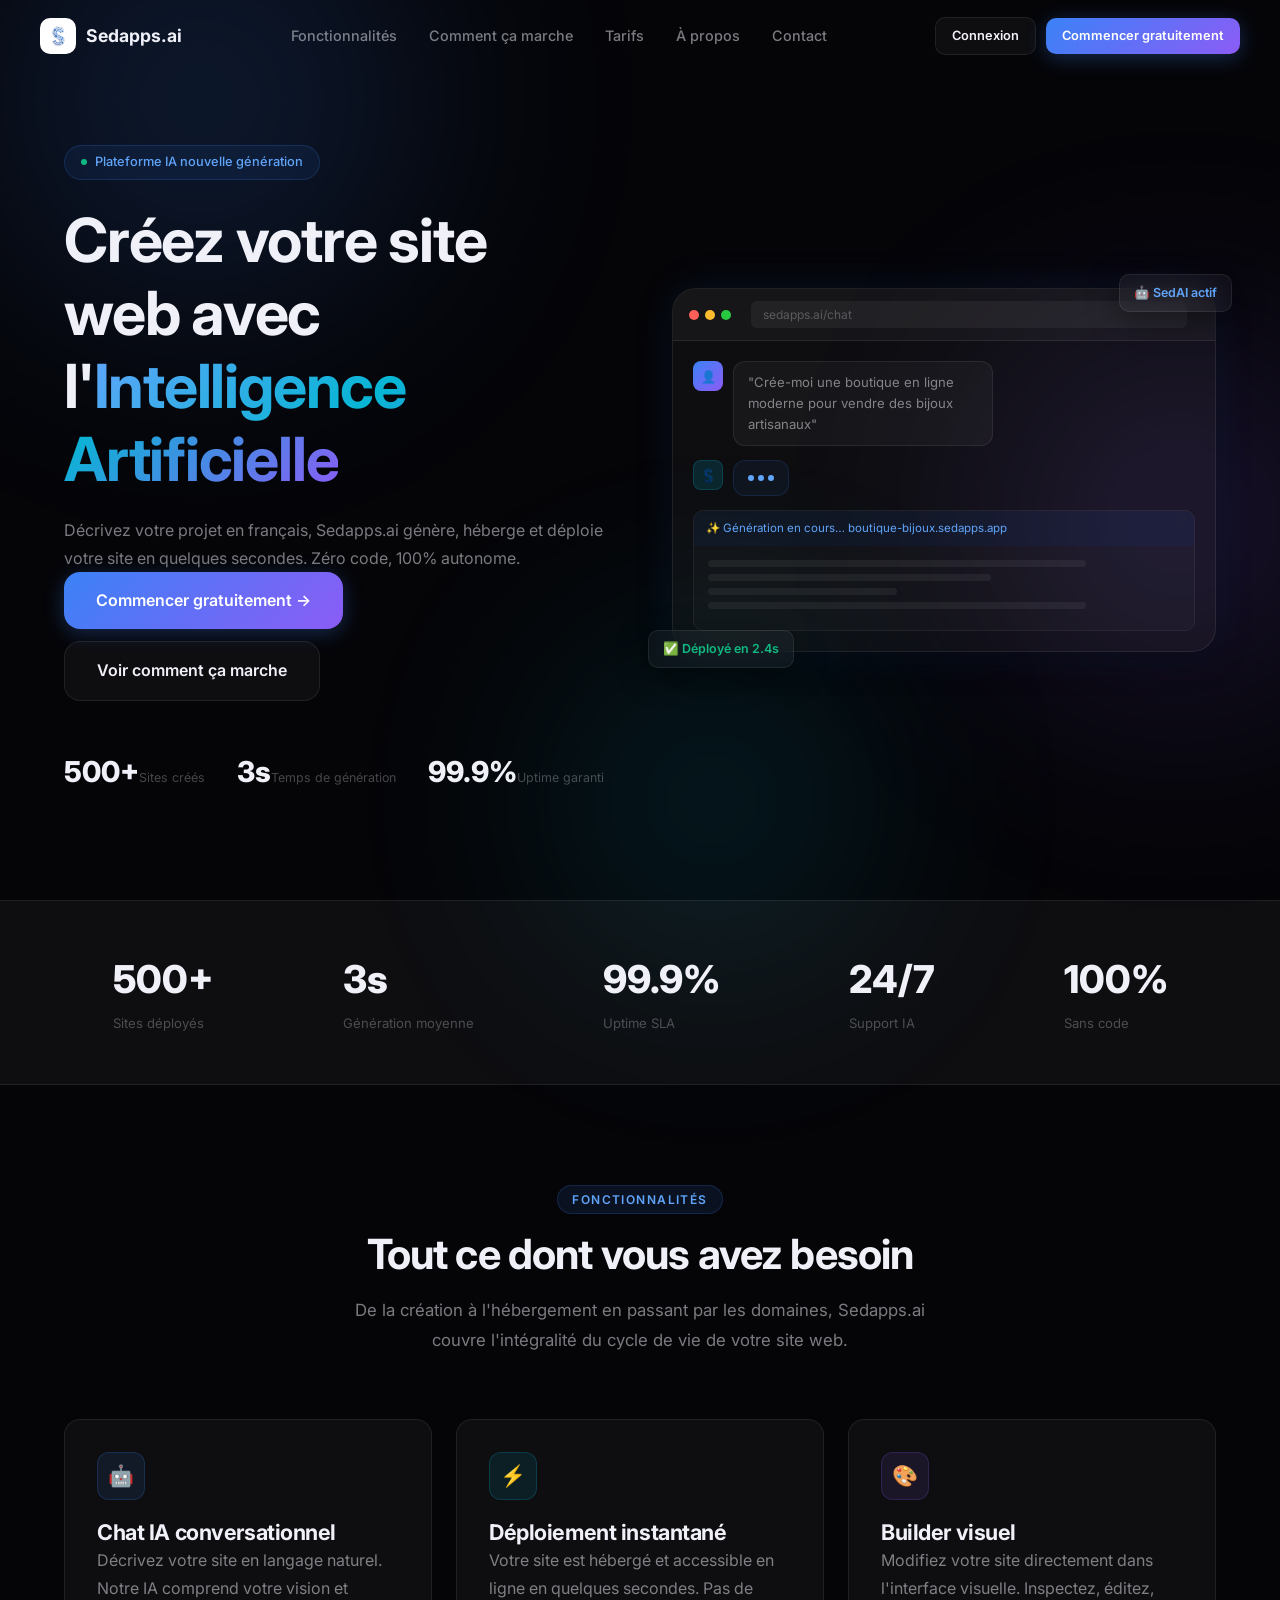
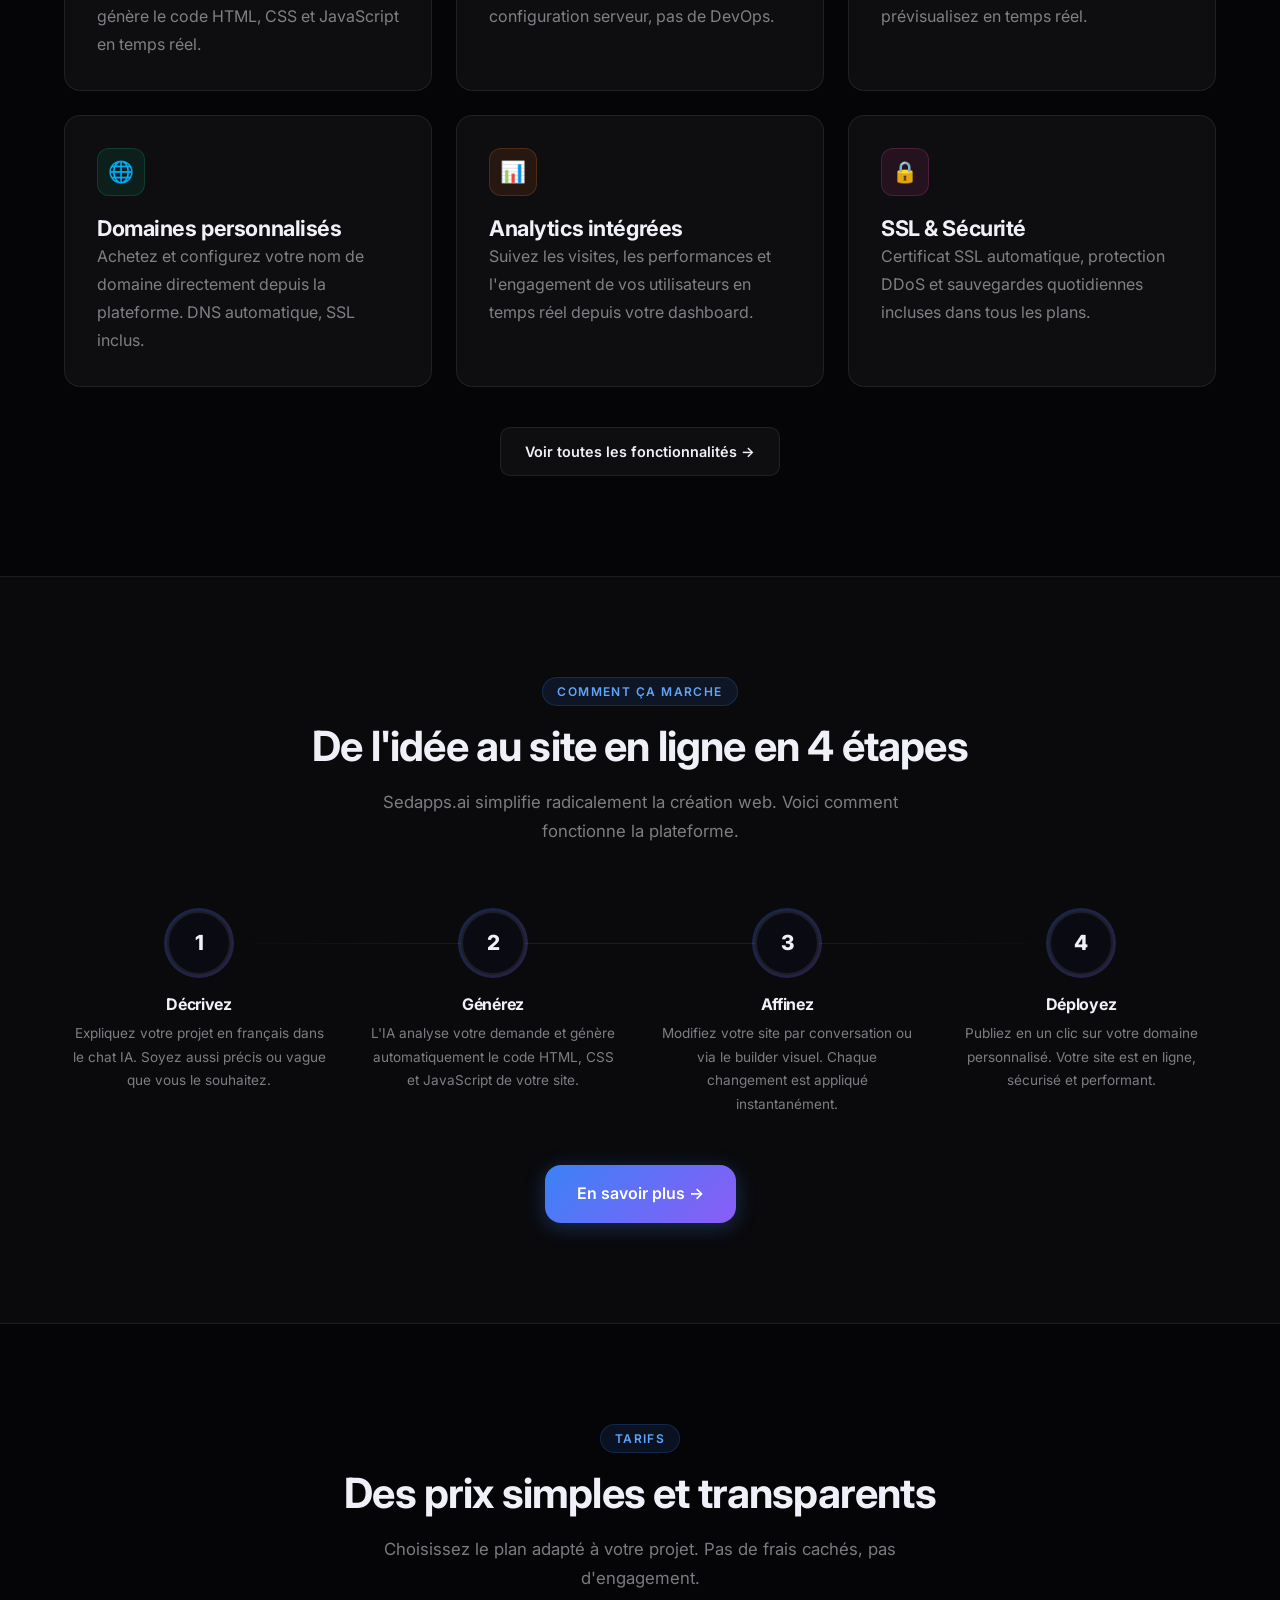
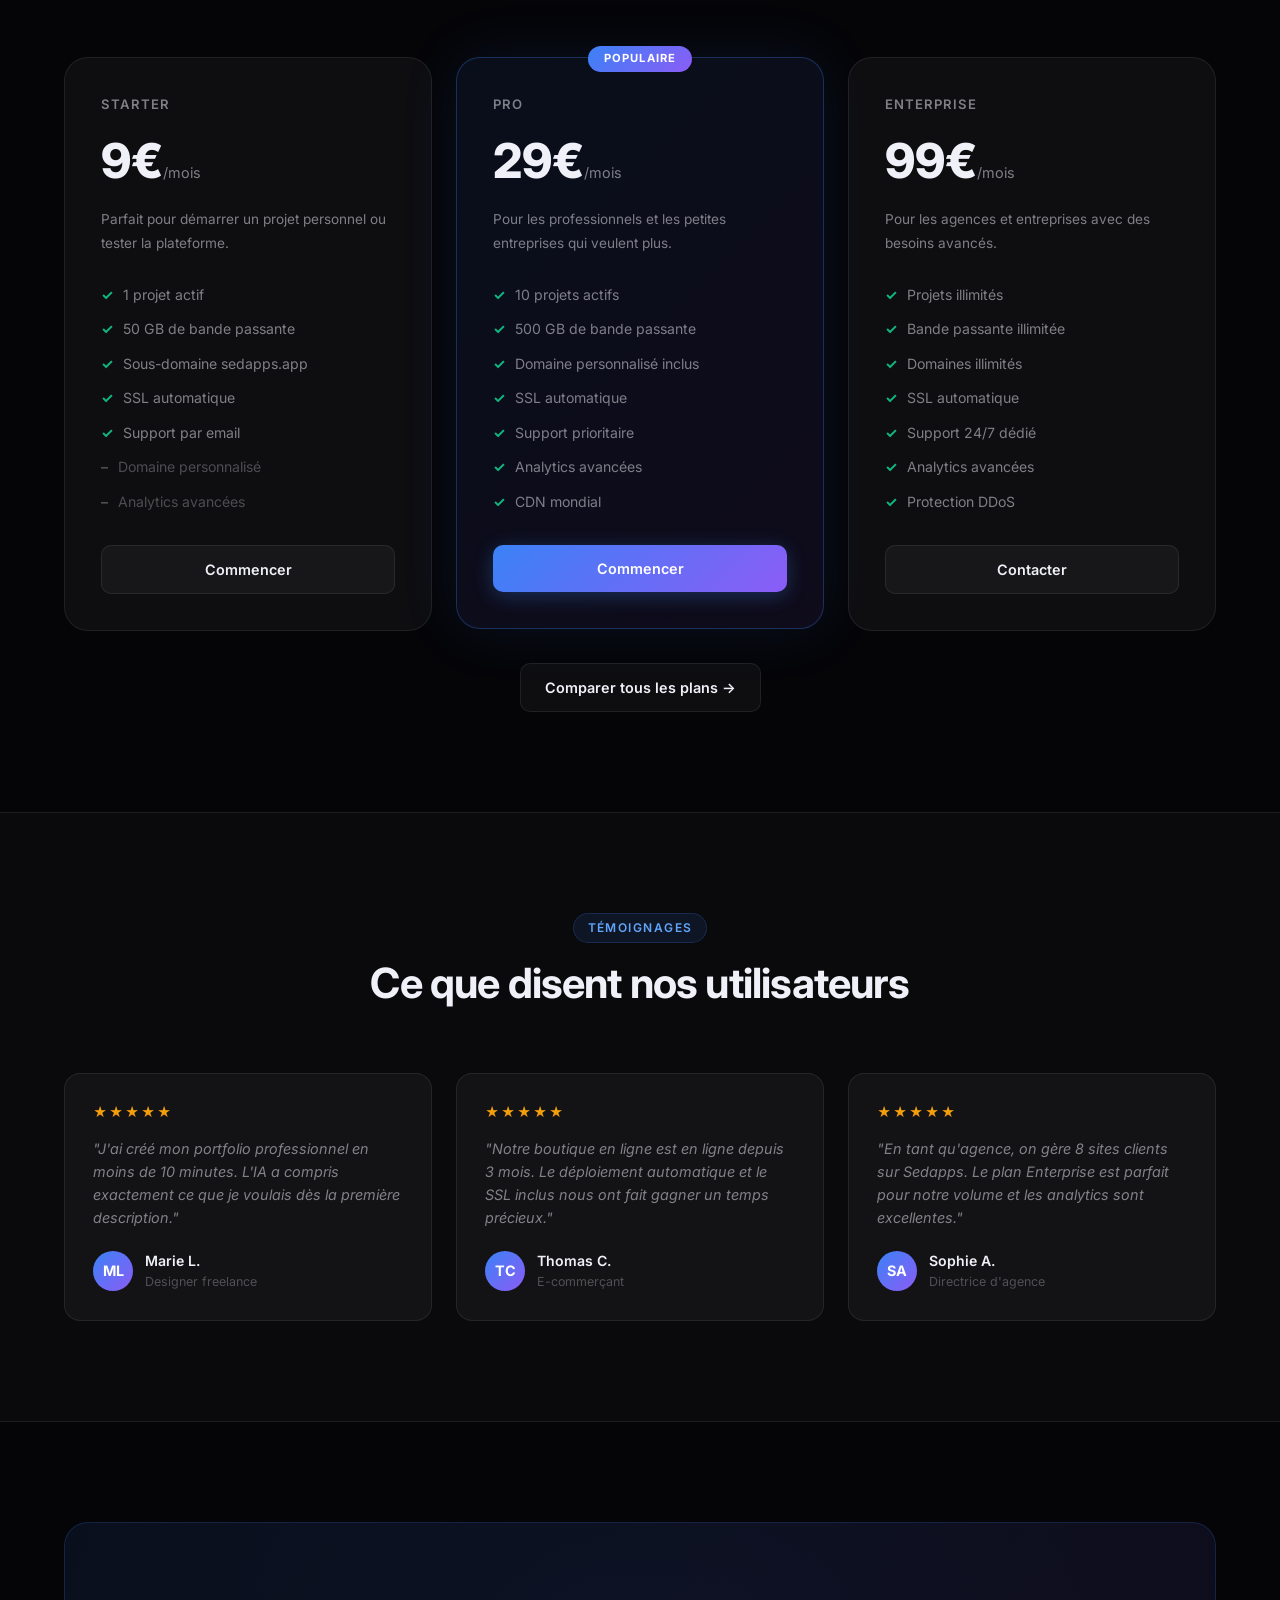
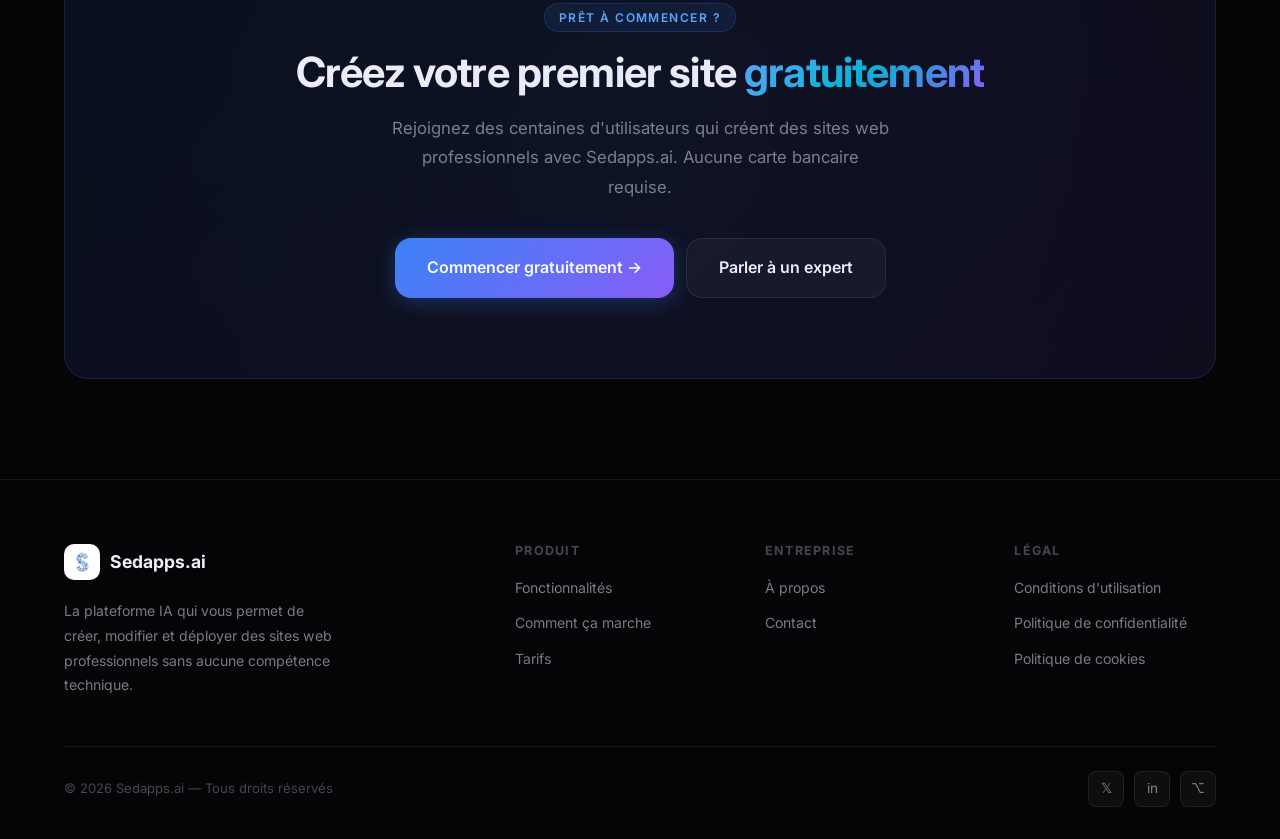
==== index.html @ 9e724670 "Add files via upload" ====
<!DOCTYPE html>
<html lang="fr">
<head>
<meta charset="UTF-8">
<meta name="viewport" content="width=device-width, initial-scale=1.0">
<title>Sedapps.ai — Créez votre site web avec l'IA</title>
<meta name="description" content="Sedapps.ai est la plateforme qui vous permet de créer, modifier et déployer des sites web professionnels grâce à l'intelligence artificielle. Sans code, en quelques secondes.">
<link rel="icon" href="logo.png" type="image/png">
<link rel="apple-touch-icon" href="logo.png">
<link rel="preconnect" href="https://fonts.googleapis.com">
<link rel="preconnect" href="https://fonts.gstatic.com" crossorigin>
<link href="https://fonts.googleapis.com/css2?family=Inter:wght@400;500;600;700;800;900&display=swap" rel="stylesheet">
<link rel="stylesheet" href="shared.css">
<style>
.hero{min-height:100vh;display:flex;align-items:center;padding:120px 0 80px;position:relative}
.hg{display:grid;grid-template-columns:1fr 1fr;gap:64px;align-items:center}
.hbadge{display:inline-flex;align-items:center;gap:8px;background:rgba(59,130,246,.08);border:1px solid rgba(59,130,246,.2);padding:6px 16px;border-radius:100px;font-size:.8rem;font-weight:500;color:var(--blue-l);margin-bottom:24px}
.hbadge .dot{width:6px;height:6px;border-radius:50%;background:var(--green);animation:pulse 2s infinite}
@keyframes pulse{0%,100%{opacity:1}50%{opacity:.4}}
.hero h1{margin-bottom:20px}
.hero>div>div>p{font-size:1.15rem;margin-bottom:36px;max-width:480px}
.hacts{display:flex;gap:12px;flex-wrap:wrap}
.hstats{display:flex;gap:32px;margin-top:48px;flex-wrap:wrap}
.hstat .num{font-size:1.8rem;font-weight:800;color:var(--text)}
.hstat .lbl{font-size:.78rem;color:var(--faint)}
.mockup{background:var(--surface);border:1px solid var(--border);border-radius:var(--rl);overflow:hidden;box-shadow:0 8px 32px rgba(0,0,0,.4),0 0 40px rgba(59,130,246,.12)}
.mbar{background:rgba(255,255,255,.03);border-bottom:1px solid var(--border);padding:12px 16px;display:flex;align-items:center;gap:8px}
.mdots{display:flex;gap:6px}
.mdots span{width:10px;height:10px;border-radius:50%}
.mdots span:nth-child(1){background:#ff5f57}
.mdots span:nth-child(2){background:#febc2e}
.mdots span:nth-child(3){background:#28c840}
.murl{flex:1;background:rgba(255,255,255,.05);border-radius:6px;padding:4px 12px;font-size:.75rem;color:var(--faint);margin:0 12px}
.mbody{padding:20px}
.cmsg{display:flex;gap:10px;margin-bottom:14px;align-items:flex-start}
.cav{width:30px;height:30px;border-radius:8px;flex-shrink:0;display:flex;align-items:center;justify-content:center;font-size:.75rem}
.cav.u{background:linear-gradient(135deg,var(--blue),var(--purple))}
.cav.a{background:rgba(6,182,212,.15);border:1px solid rgba(6,182,212,.2);overflow:hidden}
.cav.a img{width:100%;height:100%;object-fit:contain}
.cbub{background:var(--surface);border:1px solid var(--border);border-radius:12px;padding:10px 14px;font-size:.82rem;max-width:260px;color:var(--muted)}
.cbub.a{background:rgba(59,130,246,.06);border-color:rgba(59,130,246,.15)}
.typing{display:flex;gap:4px;padding:4px 0}
.typing span{width:6px;height:6px;border-radius:50%;background:var(--blue-l);animation:typ 1.2s infinite}
.typing span:nth-child(2){animation-delay:.2s}
.typing span:nth-child(3){animation-delay:.4s}
@keyframes typ{0%,80%,100%{transform:scale(.8);opacity:.4}40%{transform:scale(1);opacity:1}}
.mprev{margin-top:14px;border-radius:10px;overflow:hidden;border:1px solid var(--border)}
.mpbar{background:rgba(59,130,246,.08);padding:8px 12px;font-size:.72rem;color:var(--blue-l);display:flex;align-items:center;gap:6px}
.mpc{background:rgba(255,255,255,.02);padding:14px}
.pl{height:7px;border-radius:4px;background:rgba(255,255,255,.06);margin-bottom:7px}
.pl.w60{width:60%}.pl.w80{width:80%}.pl.w40{width:40%}
.hbf{position:absolute;background:var(--surface);border:1px solid var(--border);border-radius:var(--rs);padding:8px 14px;font-size:.78rem;font-weight:600;backdrop-filter:blur(12px);white-space:nowrap;box-shadow:0 8px 32px rgba(0,0,0,.4)}
.hbf.dep{bottom:-16px;left:-24px;color:var(--green)}
.hbf.ai{top:-14px;right:-16px;color:var(--blue-l)}
.hv{position:relative}

.fg3{display:grid;grid-template-columns:repeat(3,1fr);gap:24px}
.fg4{display:grid;grid-template-columns:repeat(4,1fr);gap:24px}
.fg2{display:grid;grid-template-columns:repeat(2,1fr);gap:24px}

.steps{display:grid;grid-template-columns:repeat(4,1fr);gap:24px;position:relative}
.steps::before{content:'';position:absolute;top:32px;left:12.5%;right:12.5%;height:1px;background:linear-gradient(90deg,transparent,var(--border),var(--border),transparent);z-index:0}
.step{text-align:center;padding:0 8px;position:relative;z-index:1}
.snum{width:64px;height:64px;border-radius:50%;margin:0 auto 20px;display:flex;align-items:center;justify-content:center;font-size:1.3rem;font-weight:800;background:var(--bg2);border:2px solid var(--border);position:relative}
.snum::after{content:'';position:absolute;inset:-5px;border-radius:50%;background:linear-gradient(135deg,var(--blue),var(--purple));z-index:-1;opacity:.25}
.step h3{margin-bottom:8px;font-size:1rem}
.step p{font-size:.85rem}

.pricing-grid{display:grid;grid-template-columns:repeat(3,1fr);gap:24px;align-items:start}
.pc{padding:36px;border-radius:var(--rl);background:var(--surface);border:1px solid var(--border);position:relative;transition:all .3s}
.pc:hover{transform:translateY(-4px)}
.pc.pop{background:linear-gradient(135deg,rgba(59,130,246,.08),rgba(139,92,246,.08));border-color:rgba(59,130,246,.3);box-shadow:0 0 60px rgba(59,130,246,.1)}
.pbadge{position:absolute;top:-12px;left:50%;transform:translateX(-50%);background:linear-gradient(135deg,var(--blue),var(--purple));color:#fff;font-size:.7rem;font-weight:700;letter-spacing:.1em;padding:4px 16px;border-radius:100px}
.pname{font-size:.82rem;font-weight:600;color:var(--muted);text-transform:uppercase;letter-spacing:.08em;margin-bottom:8px}
.pprice{margin-bottom:8px}
.pprice .am{font-size:3rem;font-weight:800;color:var(--text)}
.pprice .per{font-size:.9rem;color:var(--muted)}
.pdesc{font-size:.85rem;margin-bottom:28px}
.pf{margin-bottom:32px;display:flex;flex-direction:column;gap:12px}
.pf li{display:flex;align-items:center;gap:10px;font-size:.88rem;color:var(--muted)}
.pf li::before{content:'✓';color:var(--green);font-weight:700;flex-shrink:0}
.pf li.no{color:var(--faint)}
.pf li.no::before{content:'–';color:var(--faint)}

.tc{padding:28px;border-radius:var(--r);background:var(--surface);border:1px solid var(--border)}
.stars{color:#f59e0b;font-size:.85rem;margin-bottom:14px;letter-spacing:2px}
.tc blockquote{font-size:.9rem;margin-bottom:20px;font-style:italic;color:var(--muted)}
.ta{display:flex;align-items:center;gap:12px}
.tav{width:40px;height:40px;border-radius:50%;background:linear-gradient(135deg,var(--blue),var(--purple));display:flex;align-items:center;justify-content:center;font-weight:700;font-size:.9rem;color:#fff;flex-shrink:0}
.tan{font-size:.88rem;font-weight:600;color:var(--text)}
.tar{font-size:.78rem;color:var(--faint)}

@media(max-width:1024px){.fg3{grid-template-columns:repeat(2,1fr)}.pricing-grid{grid-template-columns:1fr}}
@media(max-width:768px){.hg{grid-template-columns:1fr}.hv{display:none}.hero{padding:100px 0 60px;min-height:auto}.steps{grid-template-columns:1fr 1fr}.steps::before{display:none}.fg3{grid-template-columns:1fr}.fg4{grid-template-columns:1fr 1fr}.fg2{grid-template-columns:1fr}}
@media(max-width:480px){.fg4{grid-template-columns:1fr}}
</style>
</head>
<body>
<div class="amb amb-b"></div>
<div class="amb amb-p"></div>
<div class="amb amb-c"></div>

<!-- NAV -->
<nav class="nav" id="nav">
  <div class="nav-in">
    <a href="index.html" class="nav-logo">
      <div class="li"><img src="logo.png" alt="Sedapps"></div>
      <span>Sedapps.ai</span>
    </a>
    <div class="nav-links">
      <a href="features.html">Fonctionnalités</a>
      <a href="how-it-works.html">Comment ça marche</a>
      <a href="pricing.html">Tarifs</a>
      <a href="about.html">À propos</a>
      <a href="contact.html">Contact</a>
    </div>
    <div class="nav-cta">
      <a href="/login" class="btn btn-s btn-sm">Connexion</a>
      <a href="/register" class="btn btn-p btn-sm">Commencer gratuitement</a>
    </div>
    <button class="burger" id="burger" aria-label="Menu">
      <span></span><span></span><span></span>
    </button>
  </div>
</nav>
<div class="mob" id="mob">
  <a href="features.html">Fonctionnalités</a>
  <a href="how-it-works.html">Comment ça marche</a>
  <a href="pricing.html">Tarifs</a>
  <a href="about.html">À propos</a>
  <a href="contact.html">Contact</a>
  <div class="mob-div"></div>
  <a href="/login">Connexion</a>
  <a href="/register" class="btn btn-p">Commencer gratuitement →</a>
</div>

<!-- HERO -->
<section class="hero">
  <div class="wrap">
    <div class="hg">
      <div>
        <div class="hbadge"><span class="dot"></span> Plateforme IA nouvelle génération</div>
        <h1>Créez votre site web avec l'<span class="grad">Intelligence Artificielle</span></h1>
        <p>Décrivez votre projet en français, Sedapps.ai génère, héberge et déploie votre site en quelques secondes. Zéro code, 100% autonome.</p>
        <div class="hacts">
          <a href="/register" class="btn btn-p btn-lg">Commencer gratuitement →</a>
          <a href="how-it-works.html" class="btn btn-s btn-lg">Voir comment ça marche</a>
        </div>
        <div class="hstats">
          <div class="hstat"><span class="num">500+</span><span class="lbl">Sites créés</span></div>
          <div class="hstat"><span class="num">3s</span><span class="lbl">Temps de génération</span></div>
          <div class="hstat"><span class="num">99.9%</span><span class="lbl">Uptime garanti</span></div>
        </div>
      </div>
      <div class="hv">
        <div class="mockup">
          <div class="mbar">
            <div class="mdots"><span></span><span></span><span></span></div>
            <div class="murl">sedapps.ai/chat</div>
          </div>
          <div class="mbody">
            <div class="cmsg">
              <div class="cav u">👤</div>
              <div class="cbub">"Crée-moi une boutique en ligne moderne pour vendre des bijoux artisanaux"</div>
            </div>
            <div class="cmsg">
              <div class="cav a"><img src="logo.png" alt="AI"></div>
              <div class="cbub a">
                <div class="typing"><span></span><span></span><span></span></div>
              </div>
            </div>
            <div class="mprev">
              <div class="mpbar">✨ Génération en cours… boutique-bijoux.sedapps.app</div>
              <div class="mpc">
                <div class="pl w80"></div>
                <div class="pl w60"></div>
                <div class="pl w40"></div>
                <div class="pl w80"></div>
              </div>
            </div>
          </div>
        </div>
        <div class="hbf dep">✅ Déployé en 2.4s</div>
        <div class="hbf ai">🤖 SedAI actif</div>
      </div>
    </div>
  </div>
</section>

<!-- STATS BAR -->
<div style="border-top:1px solid var(--border);border-bottom:1px solid var(--border);background:var(--surface);position:relative;z-index:1">
  <div class="wrap">
    <div class="stats-row">
      <div class="stat"><span class="num">500+</span><span class="lbl">Sites déployés</span></div>
      <div class="stat"><span class="num">3s</span><span class="lbl">Génération moyenne</span></div>
      <div class="stat"><span class="num">99.9%</span><span class="lbl">Uptime SLA</span></div>
      <div class="stat"><span class="num">24/7</span><span class="lbl">Support IA</span></div>
      <div class="stat"><span class="num">100%</span><span class="lbl">Sans code</span></div>
    </div>
  </div>
</div>

<!-- FEATURES -->
<section class="section">
  <div class="wrap">
    <div class="sh">
      <span class="label">Fonctionnalités</span>
      <h2>Tout ce dont vous avez besoin</h2>
      <p>De la création à l'hébergement en passant par les domaines, Sedapps.ai couvre l'intégralité du cycle de vie de votre site web.</p>
    </div>
    <div class="fg3">
      <div class="card">
        <div class="icon-box ib-b">🤖</div>
        <h3>Chat IA conversationnel</h3>
        <p>Décrivez votre site en langage naturel. Notre IA comprend votre vision et génère le code HTML, CSS et JavaScript en temps réel.</p>
      </div>
      <div class="card">
        <div class="icon-box ib-c">⚡</div>
        <h3>Déploiement instantané</h3>
        <p>Votre site est hébergé et accessible en ligne en quelques secondes. Pas de configuration serveur, pas de DevOps.</p>
      </div>
      <div class="card">
        <div class="icon-box ib-p">🎨</div>
        <h3>Builder visuel</h3>
        <p>Modifiez votre site directement dans l'interface visuelle. Inspectez, éditez, prévisualisez en temps réel.</p>
      </div>
      <div class="card">
        <div class="icon-box ib-g">🌐</div>
        <h3>Domaines personnalisés</h3>
        <p>Achetez et configurez votre nom de domaine directement depuis la plateforme. DNS automatique, SSL inclus.</p>
      </div>
      <div class="card">
        <div class="icon-box ib-o">📊</div>
        <h3>Analytics intégrées</h3>
        <p>Suivez les visites, les performances et l'engagement de vos utilisateurs en temps réel depuis votre dashboard.</p>
      </div>
      <div class="card">
        <div class="icon-box ib-pk">🔒</div>
        <h3>SSL & Sécurité</h3>
        <p>Certificat SSL automatique, protection DDoS et sauvegardes quotidiennes incluses dans tous les plans.</p>
      </div>
    </div>
    <div style="text-align:center;margin-top:40px">
      <a href="features.html" class="btn btn-s">Voir toutes les fonctionnalités →</a>
    </div>
  </div>
</section>

<!-- HOW IT WORKS -->
<section class="section" style="background:rgba(255,255,255,.02);border-top:1px solid var(--border);border-bottom:1px solid var(--border)">
  <div class="wrap">
    <div class="sh">
      <span class="label">Comment ça marche</span>
      <h2>De l'idée au site en ligne en 4 étapes</h2>
      <p>Sedapps.ai simplifie radicalement la création web. Voici comment fonctionne la plateforme.</p>
    </div>
    <div class="steps">
      <div class="step">
        <div class="snum">1</div>
        <h3>Décrivez</h3>
        <p>Expliquez votre projet en français dans le chat IA. Soyez aussi précis ou vague que vous le souhaitez.</p>
      </div>
      <div class="step">
        <div class="snum">2</div>
        <h3>Générez</h3>
        <p>L'IA analyse votre demande et génère automatiquement le code HTML, CSS et JavaScript de votre site.</p>
      </div>
      <div class="step">
        <div class="snum">3</div>
        <h3>Affinez</h3>
        <p>Modifiez votre site par conversation ou via le builder visuel. Chaque changement est appliqué instantanément.</p>
      </div>
      <div class="step">
        <div class="snum">4</div>
        <h3>Déployez</h3>
        <p>Publiez en un clic sur votre domaine personnalisé. Votre site est en ligne, sécurisé et performant.</p>
      </div>
    </div>
    <div style="text-align:center;margin-top:48px">
      <a href="how-it-works.html" class="btn btn-p btn-lg">En savoir plus →</a>
    </div>
  </div>
</section>

<!-- PRICING -->
<section class="section">
  <div class="wrap">
    <div class="sh">
      <span class="label">Tarifs</span>
      <h2>Des prix simples et transparents</h2>
      <p>Choisissez le plan adapté à votre projet. Pas de frais cachés, pas d'engagement.</p>
    </div>
    <div class="pricing-grid">
      <div class="pc">
        <div class="pname">Starter</div>
        <div class="pprice"><span class="am">9€</span><span class="per">/mois</span></div>
        <p class="pdesc">Parfait pour démarrer un projet personnel ou tester la plateforme.</p>
        <ul class="pf">
          <li>1 projet actif</li>
          <li>50 GB de bande passante</li>
          <li>Sous-domaine sedapps.app</li>
          <li>SSL automatique</li>
          <li>Support par email</li>
          <li class="no">Domaine personnalisé</li>
          <li class="no">Analytics avancées</li>
        </ul>
        <a href="/register" class="btn btn-s btn-full">Commencer</a>
      </div>
      <div class="pc pop">
        <div class="pbadge">POPULAIRE</div>
        <div class="pname">Pro</div>
        <div class="pprice"><span class="am">29€</span><span class="per">/mois</span></div>
        <p class="pdesc">Pour les professionnels et les petites entreprises qui veulent plus.</p>
        <ul class="pf">
          <li>10 projets actifs</li>
          <li>500 GB de bande passante</li>
          <li>Domaine personnalisé inclus</li>
          <li>SSL automatique</li>
          <li>Support prioritaire</li>
          <li>Analytics avancées</li>
          <li>CDN mondial</li>
        </ul>
        <a href="/register" class="btn btn-p btn-full">Commencer</a>
      </div>
      <div class="pc">
        <div class="pname">Enterprise</div>
        <div class="pprice"><span class="am">99€</span><span class="per">/mois</span></div>
        <p class="pdesc">Pour les agences et entreprises avec des besoins avancés.</p>
        <ul class="pf">
          <li>Projets illimités</li>
          <li>Bande passante illimitée</li>
          <li>Domaines illimités</li>
          <li>SSL automatique</li>
          <li>Support 24/7 dédié</li>
          <li>Analytics avancées</li>
          <li>Protection DDoS</li>
        </ul>
        <a href="/register" class="btn btn-s btn-full">Contacter</a>
      </div>
    </div>
    <div style="text-align:center;margin-top:32px">
      <a href="pricing.html" class="btn btn-s">Comparer tous les plans →</a>
    </div>
  </div>
</section>

<!-- TESTIMONIALS -->
<section class="section" style="background:rgba(255,255,255,.02);border-top:1px solid var(--border);border-bottom:1px solid var(--border)">
  <div class="wrap">
    <div class="sh">
      <span class="label">Témoignages</span>
      <h2>Ce que disent nos utilisateurs</h2>
    </div>
    <div class="fg3">
      <div class="tc">
        <div class="stars">★★★★★</div>
        <blockquote>"J'ai créé mon portfolio professionnel en moins de 10 minutes. L'IA a compris exactement ce que je voulais dès la première description."</blockquote>
        <div class="ta"><div class="tav">ML</div><div><div class="tan">Marie L.</div><div class="tar">Designer freelance</div></div></div>
      </div>
      <div class="tc">
        <div class="stars">★★★★★</div>
        <blockquote>"Notre boutique en ligne est en ligne depuis 3 mois. Le déploiement automatique et le SSL inclus nous ont fait gagner un temps précieux."</blockquote>
        <div class="ta"><div class="tav">TC</div><div><div class="tan">Thomas C.</div><div class="tar">E-commerçant</div></div></div>
      </div>
      <div class="tc">
        <div class="stars">★★★★★</div>
        <blockquote>"En tant qu'agence, on gère 8 sites clients sur Sedapps. Le plan Enterprise est parfait pour notre volume et les analytics sont excellentes."</blockquote>
        <div class="ta"><div class="tav">SA</div><div><div class="tan">Sophie A.</div><div class="tar">Directrice d'agence</div></div></div>
      </div>
    </div>
  </div>
</section>

<!-- CTA -->
<section class="section">
  <div class="wrap">
    <div class="cta-box">
      <span class="label">Prêt à commencer ?</span>
      <h2>Créez votre premier site <span class="grad">gratuitement</span></h2>
      <p>Rejoignez des centaines d'utilisateurs qui créent des sites web professionnels avec Sedapps.ai. Aucune carte bancaire requise.</p>
      <div class="cta-acts">
        <a href="/register" class="btn btn-p btn-lg">Commencer gratuitement →</a>
        <a href="contact.html" class="btn btn-s btn-lg">Parler à un expert</a>
      </div>
    </div>
  </div>
</section>

<!-- FOOTER -->
<footer class="footer">
  <div class="wrap">
    <div class="fg">
      <div class="fb">
        <a href="index.html" class="nav-logo" style="display:inline-flex">
          <div class="li"><img src="logo.png" alt="Sedapps"></div>
          <span>Sedapps.ai</span>
        </a>
        <p>La plateforme IA qui vous permet de créer, modifier et déployer des sites web professionnels sans aucune compétence technique.</p>
      </div>
      <div class="fc">
        <h5>Produit</h5>
        <ul>
          <li><a href="features.html">Fonctionnalités</a></li>
          <li><a href="how-it-works.html">Comment ça marche</a></li>
          <li><a href="pricing.html">Tarifs</a></li>
        </ul>
      </div>
      <div class="fc">
        <h5>Entreprise</h5>
        <ul>
          <li><a href="about.html">À propos</a></li>
          <li><a href="contact.html">Contact</a></li>
        </ul>
      </div>
      <div class="fc">
        <h5>Légal</h5>
        <ul>
          <li><a href="terms.html">Conditions d'utilisation</a></li>
          <li><a href="privacy.html">Politique de confidentialité</a></li>
          <li><a href="cookies.html">Politique de cookies</a></li>
        </ul>
      </div>
    </div>
    <div class="fb-bot">
      <p>© 2026 Sedapps.ai — Tous droits réservés</p>
      <div class="fsoc">
        <a href="#" title="Twitter/X">𝕏</a>
        <a href="#" title="LinkedIn">in</a>
        <a href="#" title="GitHub">⌥</a>
      </div>
    </div>
  </div>
</footer>

<script src="shared.js"></script>
</body>
</html>
---- shared.css ----
:root{--bg:#050508;--bg2:#0a0a12;--surface:rgba(255,255,255,0.04);--surface-h:rgba(255,255,255,0.07);--border:rgba(255,255,255,0.08);--border-h:rgba(255,255,255,0.15);--text:#f0f0f8;--muted:rgba(240,240,248,0.5);--faint:rgba(240,240,248,0.28);--blue:#3b82f6;--blue-l:#60a5fa;--cyan:#06b6d4;--purple:#8b5cf6;--green:#10b981;--r:16px;--rs:10px;--rl:24px}
*,*::before,*::after{margin:0;padding:0;box-sizing:border-box}
html{scroll-behavior:smooth}
body{background:var(--bg);color:var(--text);font-family:'Inter',-apple-system,BlinkMacSystemFont,'Segoe UI',sans-serif;line-height:1.6;overflow-x:hidden;min-height:100vh}
h1,h2,h3,h4,h5,h6{font-weight:700;line-height:1.2;letter-spacing:-.02em}
h1{font-size:clamp(2.2rem,5vw,3.8rem)}
h2{font-size:clamp(1.7rem,3.5vw,2.6rem)}
h3{font-size:clamp(1.1rem,2vw,1.35rem)}
p{color:var(--muted);line-height:1.75}
a{color:inherit;text-decoration:none}
img{max-width:100%;display:block}
ul{list-style:none}

/* AMBIENT */
.amb{position:fixed;border-radius:50%;filter:blur(120px);pointer-events:none;z-index:0;opacity:.28}
.amb-b{width:600px;height:600px;background:radial-gradient(circle,#3b82f6,transparent 70%);top:-200px;left:-100px;animation:drift 18s ease-in-out infinite alternate}
.amb-p{width:500px;height:500px;background:radial-gradient(circle,#8b5cf6,transparent 70%);top:30%;right:-150px;animation:drift 22s ease-in-out infinite alternate-reverse}
.amb-c{width:400px;height:400px;background:radial-gradient(circle,#06b6d4,transparent 70%);bottom:-100px;left:40%;animation:drift 16s ease-in-out infinite alternate}
@keyframes drift{0%{transform:translate(0,0)}100%{transform:translate(40px,30px)}}

/* LAYOUT */
.wrap{max-width:1200px;margin:0 auto;padding:0 24px;position:relative;z-index:1}
.section{padding:100px 0}
.section-sm{padding:60px 0}
.sh{text-align:center;margin-bottom:64px}
.sh p{max-width:600px;margin:16px auto 0;font-size:1.05rem}
.label{display:inline-block;font-size:.75rem;font-weight:600;letter-spacing:.12em;text-transform:uppercase;color:var(--blue-l);background:rgba(59,130,246,.1);border:1px solid rgba(59,130,246,.2);padding:4px 14px;border-radius:100px;margin-bottom:16px}
.grad{background:linear-gradient(135deg,var(--blue-l),var(--cyan),var(--purple));-webkit-background-clip:text;-webkit-text-fill-color:transparent;background-clip:text}

/* NAVBAR */
.nav{position:fixed;top:0;left:0;right:0;z-index:1000;padding:0 24px;transition:all .3s}
.nav.scrolled{background:rgba(5,5,8,.9);backdrop-filter:blur(24px);border-bottom:1px solid var(--border)}
.nav-in{max-width:1200px;margin:0 auto;display:flex;align-items:center;justify-content:space-between;height:72px}
.nav-logo{display:flex;align-items:center;gap:10px;font-weight:700;font-size:1.1rem}
.nav-logo .li{width:36px;height:36px;border-radius:10px;overflow:hidden;background:#fff;display:flex;align-items:center;justify-content:center;flex-shrink:0}
.nav-logo .li img{width:100%;height:100%;object-fit:contain}
.nav-links{display:flex;align-items:center;gap:4px}
.nav-links a{padding:8px 14px;border-radius:var(--rs);font-size:.9rem;font-weight:500;color:var(--muted);transition:all .2s}
.nav-links a:hover,.nav-links a.active{color:var(--text);background:var(--surface)}
.nav-cta{display:flex;align-items:center;gap:10px}
.burger{display:none;flex-direction:column;gap:5px;cursor:pointer;padding:8px;background:none;border:none}
.burger span{display:block;width:22px;height:2px;background:var(--text);border-radius:2px;transition:all .3s}
.burger.open span:nth-child(1){transform:translateY(7px) rotate(45deg)}
.burger.open span:nth-child(2){opacity:0}
.burger.open span:nth-child(3){transform:translateY(-7px) rotate(-45deg)}
.mob{display:none;position:fixed;top:72px;left:0;right:0;bottom:0;background:rgba(5,5,8,.97);backdrop-filter:blur(24px);padding:24px;flex-direction:column;gap:6px;z-index:999;overflow-y:auto}
.mob.open{display:flex}
.mob a{padding:14px 16px;border-radius:var(--rs);font-size:1rem;font-weight:500;color:var(--muted);border:1px solid transparent;transition:all .2s}
.mob a:hover{color:var(--text);border-color:var(--border);background:var(--surface)}
.mob .btn-p{margin-top:12px;text-align:center;justify-content:center}
.mob-div{height:1px;background:var(--border);margin:8px 0}

/* BUTTONS */
.btn{display:inline-flex;align-items:center;gap:8px;padding:12px 24px;border-radius:var(--rs);font-size:.9rem;font-weight:600;cursor:pointer;border:none;transition:all .2s;text-decoration:none;white-space:nowrap}
.btn-p{background:linear-gradient(135deg,var(--blue),var(--purple));color:#fff;box-shadow:0 4px 20px rgba(59,130,246,.3)}
.btn-p:hover{transform:translateY(-1px);box-shadow:0 8px 30px rgba(59,130,246,.4)}
.btn-s{background:var(--surface);color:var(--text);border:1px solid var(--border)}
.btn-s:hover{background:var(--surface-h);border-color:var(--border-h)}
.btn-lg{padding:16px 32px;font-size:1rem;border-radius:var(--r)}
.btn-sm{padding:8px 16px;font-size:.8rem}
.btn-full{width:100%;justify-content:center}

/* CARDS */
.card{padding:32px;border-radius:var(--r);background:var(--surface);border:1px solid var(--border);transition:all .3s}
.card:hover{transform:translateY(-4px);border-color:var(--border-h);box-shadow:0 8px 32px rgba(0,0,0,.4)}
.icon-box{width:48px;height:48px;border-radius:12px;margin-bottom:20px;display:flex;align-items:center;justify-content:center;font-size:1.3rem}
.ib-b{background:rgba(59,130,246,.1);border:1px solid rgba(59,130,246,.2)}
.ib-c{background:rgba(6,182,212,.1);border:1px solid rgba(6,182,212,.2)}
.ib-p{background:rgba(139,92,246,.1);border:1px solid rgba(139,92,246,.2)}
.ib-g{background:rgba(16,185,129,.1);border:1px solid rgba(16,185,129,.2)}
.ib-o{background:rgba(249,115,22,.1);border:1px solid rgba(249,115,22,.2)}
.ib-pk{background:rgba(236,72,153,.1);border:1px solid rgba(236,72,153,.2)}

/* PAGE HERO */
.ph{padding:160px 0 80px;text-align:center;position:relative}
.ph h1{margin-bottom:16px}
.ph p{font-size:1.1rem;max-width:600px;margin:0 auto}

/* FOOTER */
.footer{border-top:1px solid var(--border);padding:64px 0 32px;position:relative;z-index:1}
.fg{display:grid;grid-template-columns:2fr 1fr 1fr 1fr;gap:48px;margin-bottom:48px}
.fb p{font-size:.88rem;margin-top:12px;max-width:280px}
.fc h5{font-size:.78rem;font-weight:700;text-transform:uppercase;letter-spacing:.1em;color:var(--faint);margin-bottom:16px}
.fc ul{display:flex;flex-direction:column;gap:10px}
.fc ul li a{font-size:.88rem;color:var(--muted);transition:color .2s}
.fc ul li a:hover{color:var(--text)}
.fb-bot{border-top:1px solid var(--border);padding-top:24px;display:flex;align-items:center;justify-content:space-between;flex-wrap:wrap;gap:12px}
.fb-bot p{font-size:.82rem;color:var(--faint)}
.fsoc{display:flex;gap:10px}
.fsoc a{width:36px;height:36px;border-radius:8px;background:var(--surface);border:1px solid var(--border);display:flex;align-items:center;justify-content:center;font-size:.85rem;color:var(--muted);transition:all .2s}
.fsoc a:hover{color:var(--text);border-color:var(--border-h)}

/* CTA BOX */
.cta-box{background:linear-gradient(135deg,rgba(59,130,246,.08),rgba(139,92,246,.08));border:1px solid rgba(59,130,246,.2);border-radius:var(--rl);padding:80px 40px;text-align:center;position:relative;overflow:hidden}
.cta-box::before{content:'';position:absolute;top:-50%;left:-50%;width:200%;height:200%;background:radial-gradient(circle at center,rgba(59,130,246,.05),transparent 60%);pointer-events:none}
.cta-box h2{margin-bottom:16px}
.cta-box p{max-width:500px;margin:0 auto 36px;font-size:1.05rem}
.cta-acts{display:flex;gap:12px;justify-content:center;flex-wrap:wrap}

/* LEGAL */
.legal{max-width:800px;margin:0 auto;padding:40px 0 100px}
.legal h2{font-size:1.3rem;margin:40px 0 12px;color:var(--text)}
.legal h3{font-size:1rem;margin:24px 0 8px;color:var(--text)}
.legal p{margin-bottom:16px;font-size:.92rem}
.legal ul{padding-left:20px;margin-bottom:16px}
.legal ul li{font-size:.92rem;color:var(--muted);margin-bottom:8px;list-style:disc}
.toc{background:var(--surface);border:1px solid var(--border);border-radius:var(--r);padding:24px;margin-bottom:48px}
.toc h4{font-size:.82rem;font-weight:700;text-transform:uppercase;letter-spacing:.08em;color:var(--faint);margin-bottom:12px}
.toc ol{padding-left:20px}
.toc ol li{font-size:.88rem;color:var(--muted);margin-bottom:6px;list-style:decimal}
.toc ol li a{color:var(--blue-l)}
.toc ol li a:hover{text-decoration:underline}
.date{font-size:.82rem;color:var(--faint);margin-bottom:32px}

/* BREADCRUMB */
.bc{display:flex;align-items:center;gap:8px;font-size:.82rem;color:var(--faint);margin-bottom:24px}
.bc a{color:var(--muted);transition:color .2s}
.bc a:hover{color:var(--text)}

/* STATS */
.stats-row{display:flex;justify-content:space-around;flex-wrap:wrap;gap:32px;padding:48px 0}
.stat .num{font-size:2.4rem;font-weight:800;color:var(--text);display:block}
.stat .lbl{font-size:.82rem;color:var(--faint)}

/* FAQ */
.faq{display:flex;flex-direction:column;gap:12px;max-width:800px;margin:0 auto}
.faq-item{background:var(--surface);border:1px solid var(--border);border-radius:var(--r);overflow:hidden}
.faq-q{width:100%;background:none;border:none;padding:20px 24px;display:flex;align-items:center;justify-content:space-between;cursor:pointer;color:var(--text);font-size:.95rem;font-weight:600;text-align:left;transition:background .2s;font-family:inherit}
.faq-q:hover{background:var(--surface-h)}
.faq-q .ico{font-size:1.2rem;transition:transform .3s;flex-shrink:0;color:var(--muted)}
.faq-a{padding:0 24px;max-height:0;overflow:hidden;transition:all .35s}
.faq-a.open{max-height:300px;padding:0 24px 20px}
.faq-a p{font-size:.9rem}

/* RESPONSIVE */
@media(max-width:1024px){.fg{grid-template-columns:1fr 1fr;gap:32px}}
@media(max-width:768px){
  .nav-links,.nav-cta{display:none}
  .burger{display:flex}
  .fg{grid-template-columns:1fr 1fr;gap:24px}
  .stats-row{gap:20px}
  .cta-box{padding:48px 24px}
  .ph{padding:120px 0 60px}
}
@media(max-width:480px){
  .fg{grid-template-columns:1fr}
  .wrap{padding:0 16px}
  .section{padding:64px 0}
}
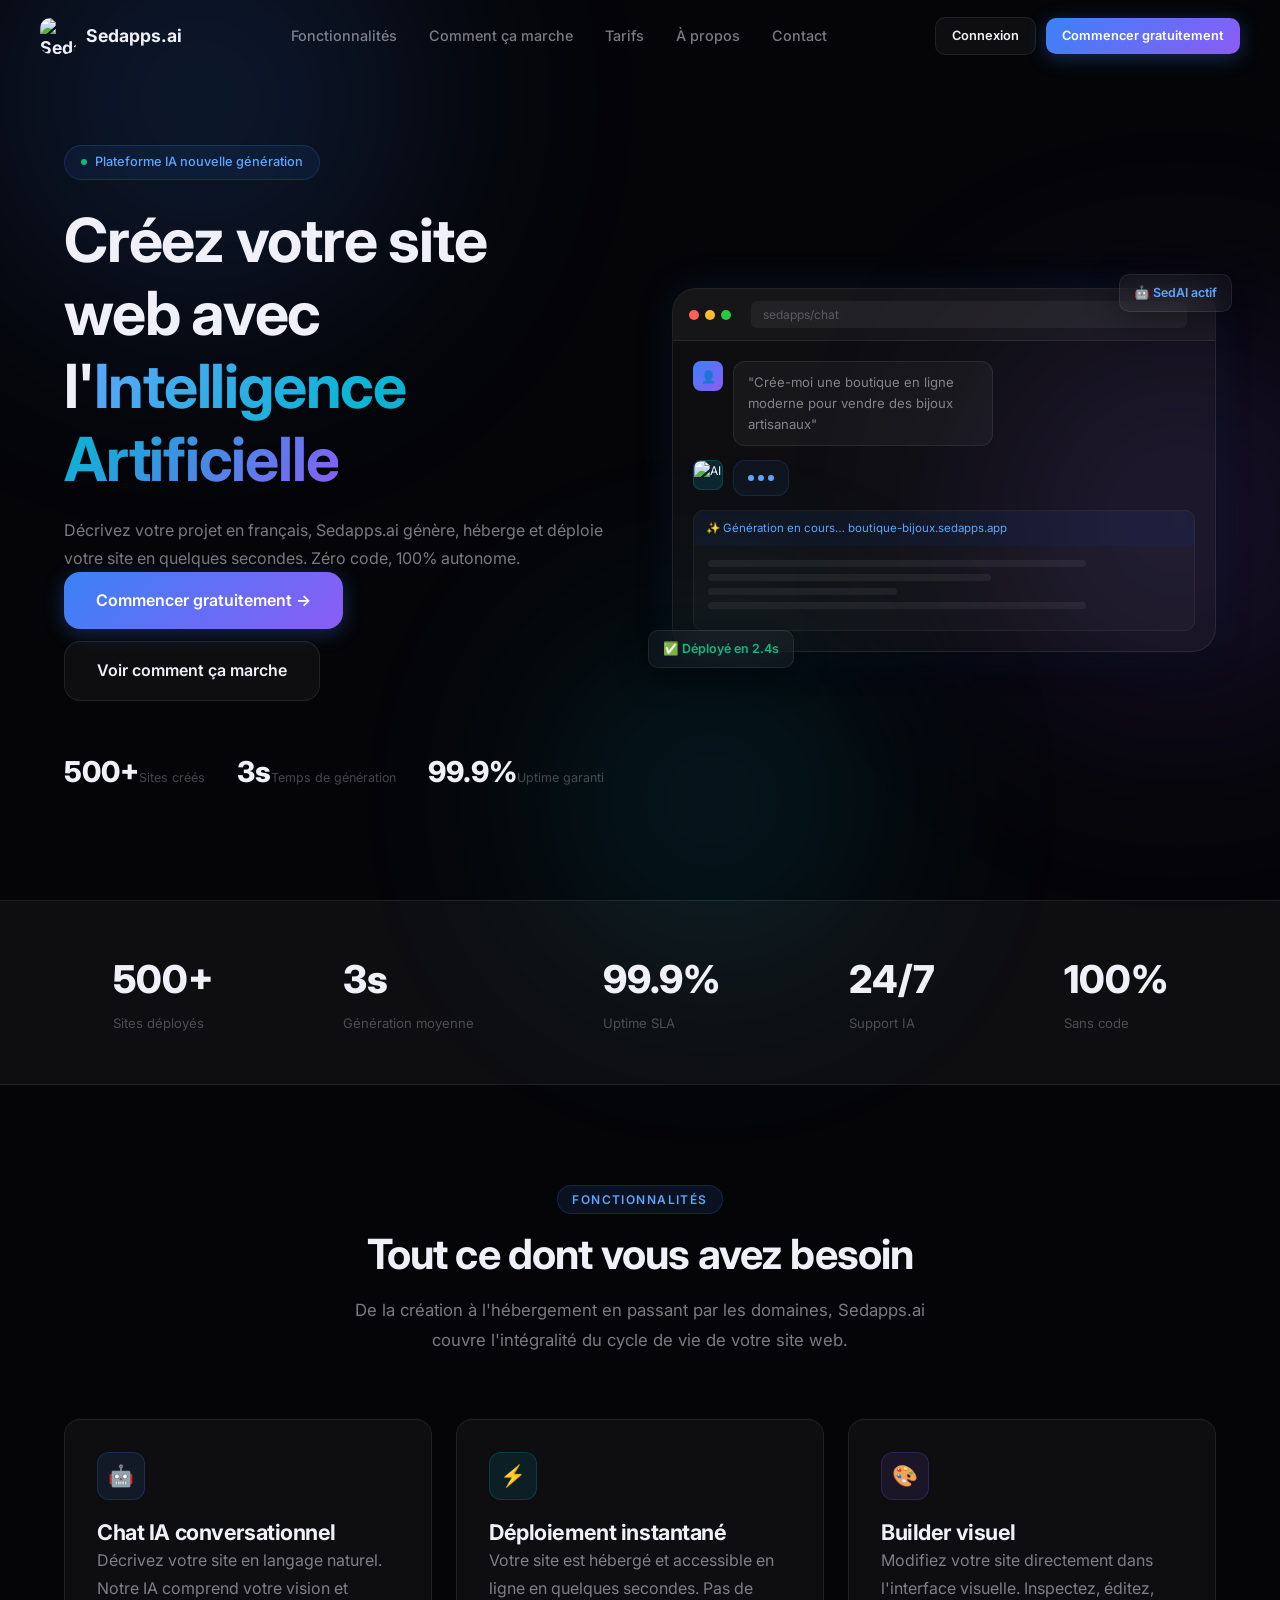
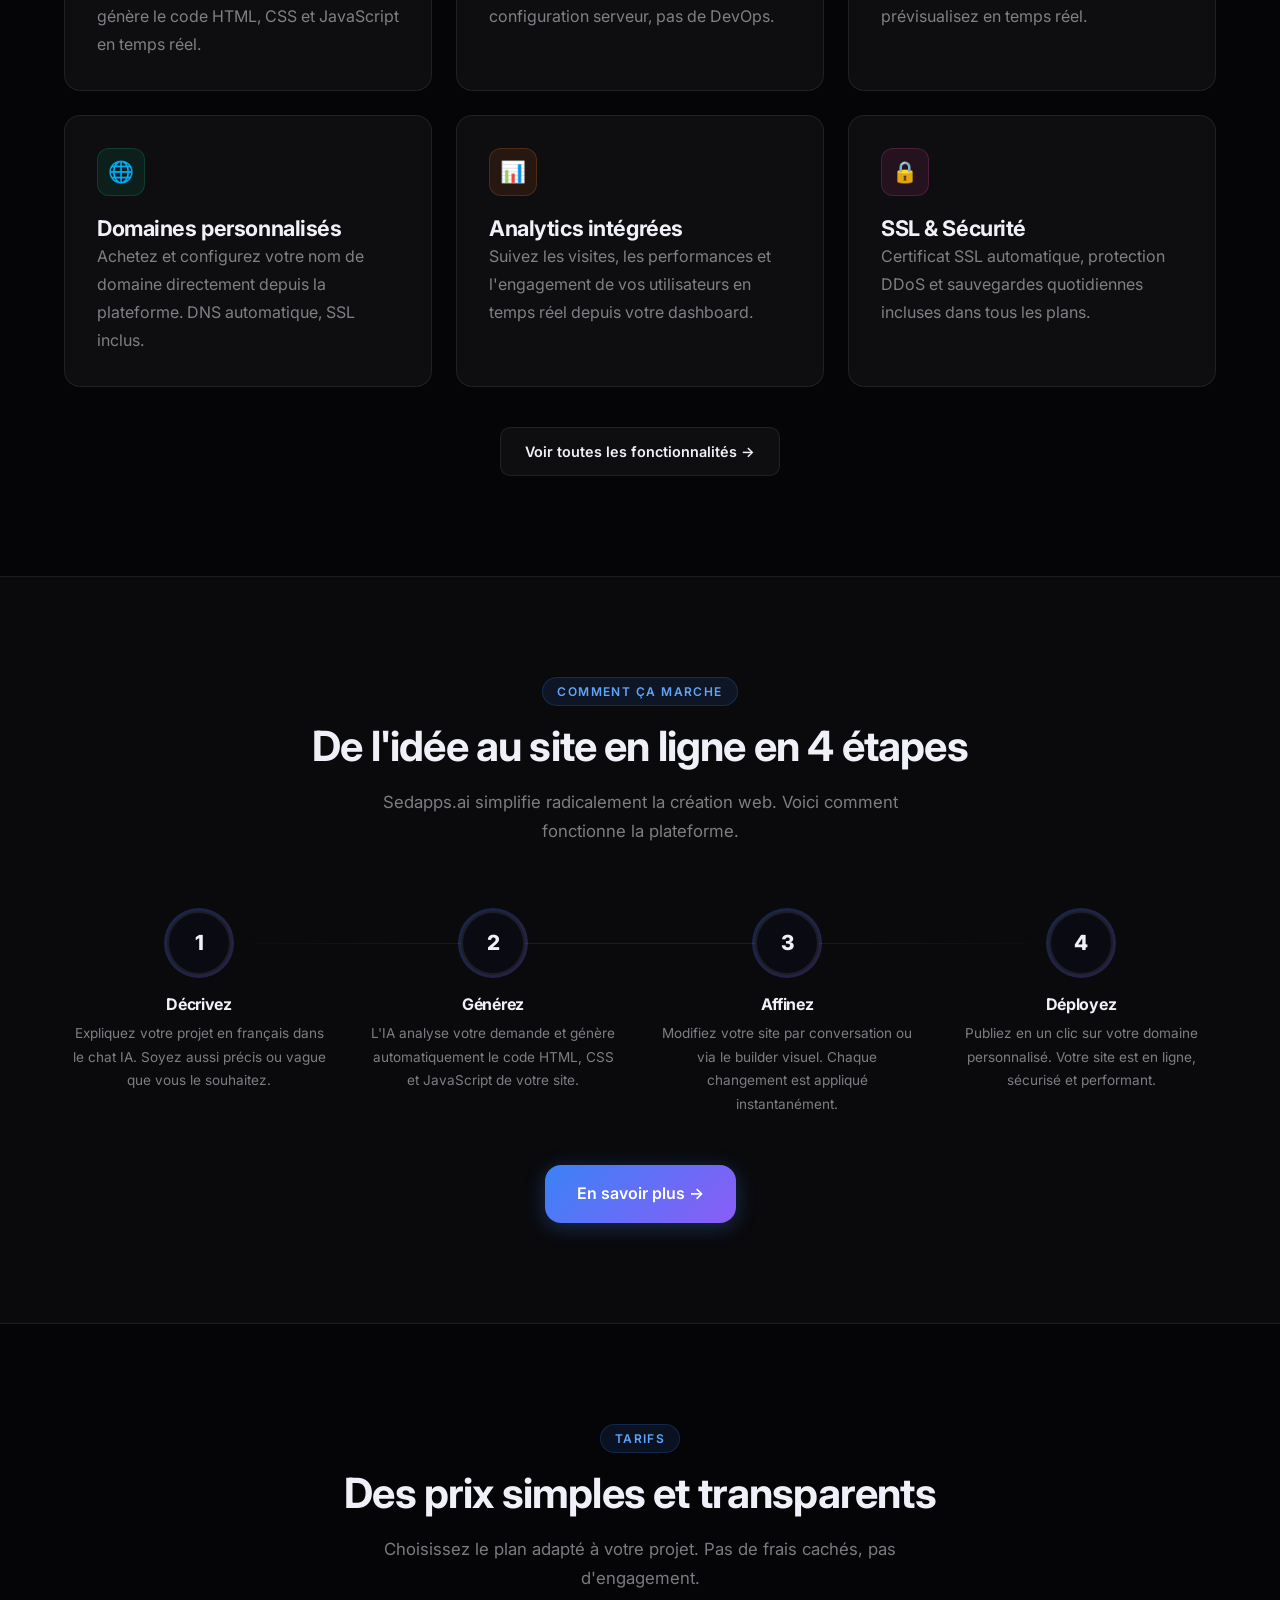
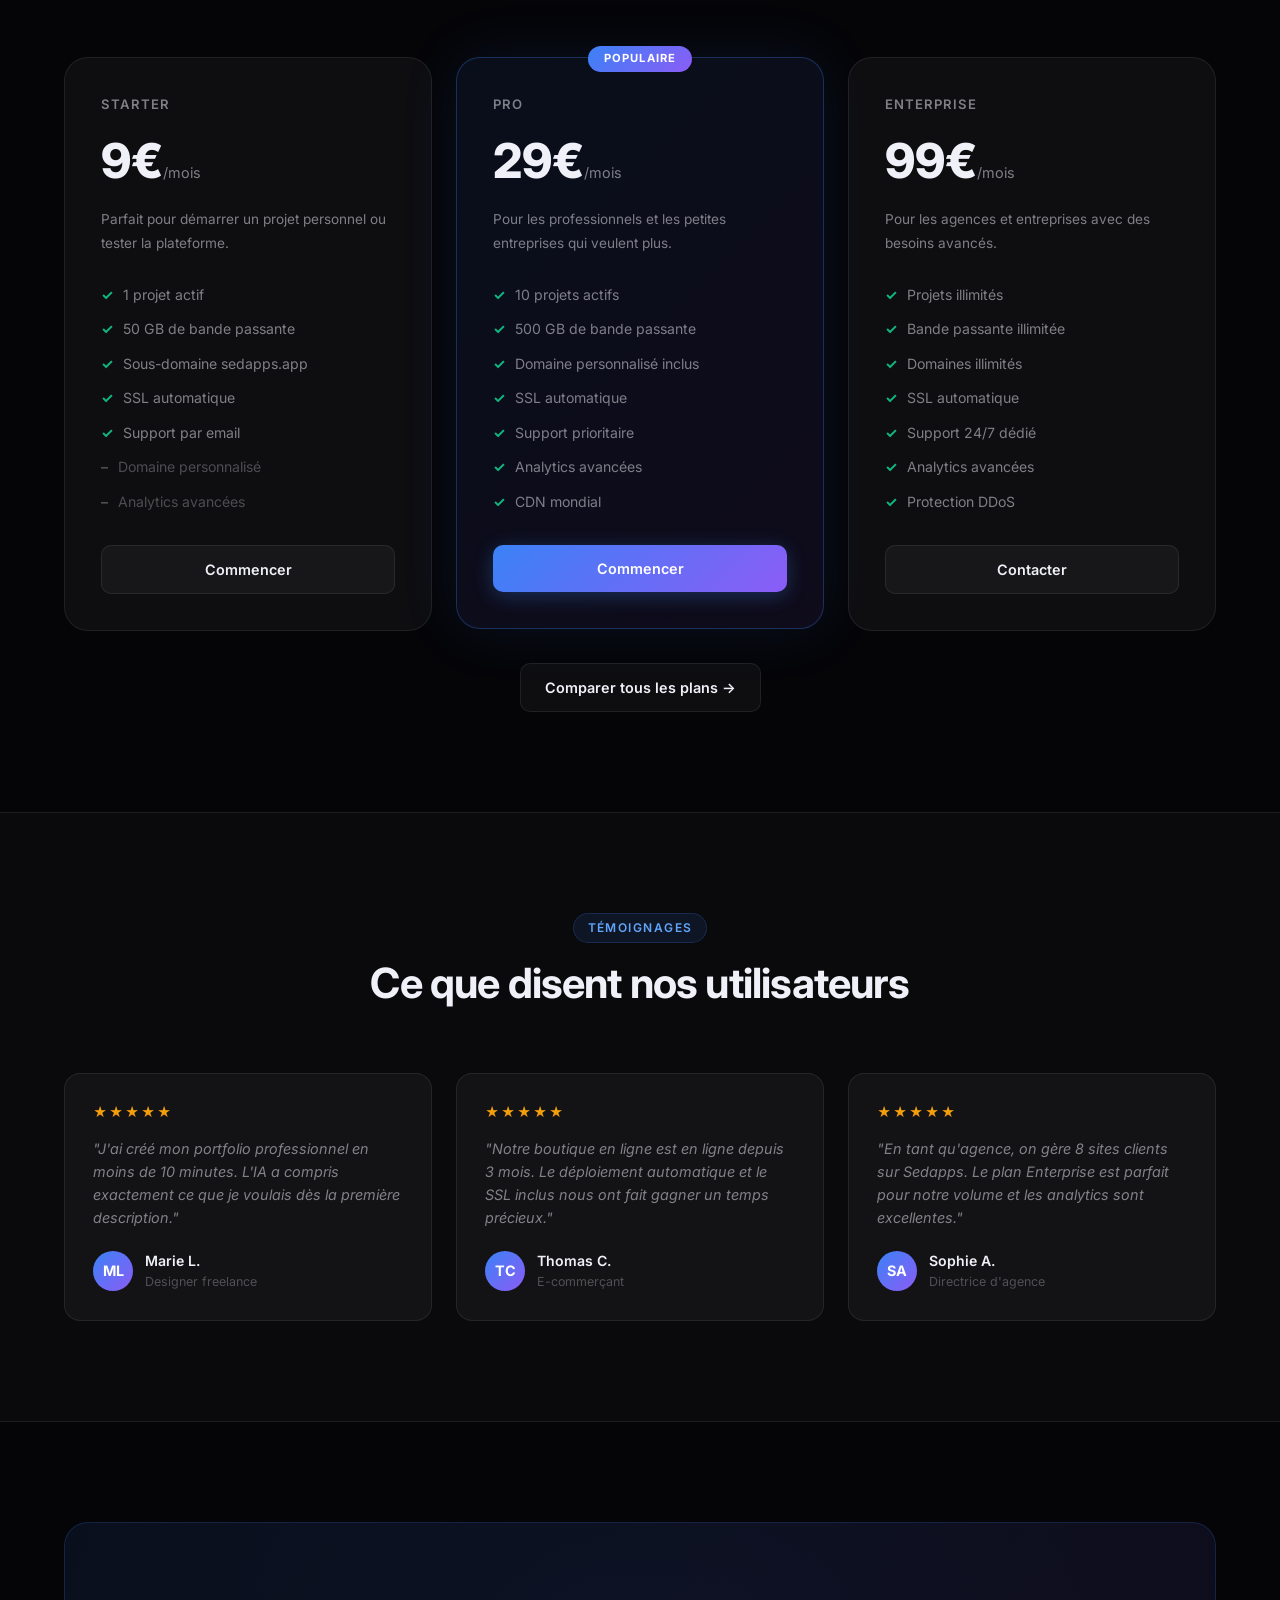
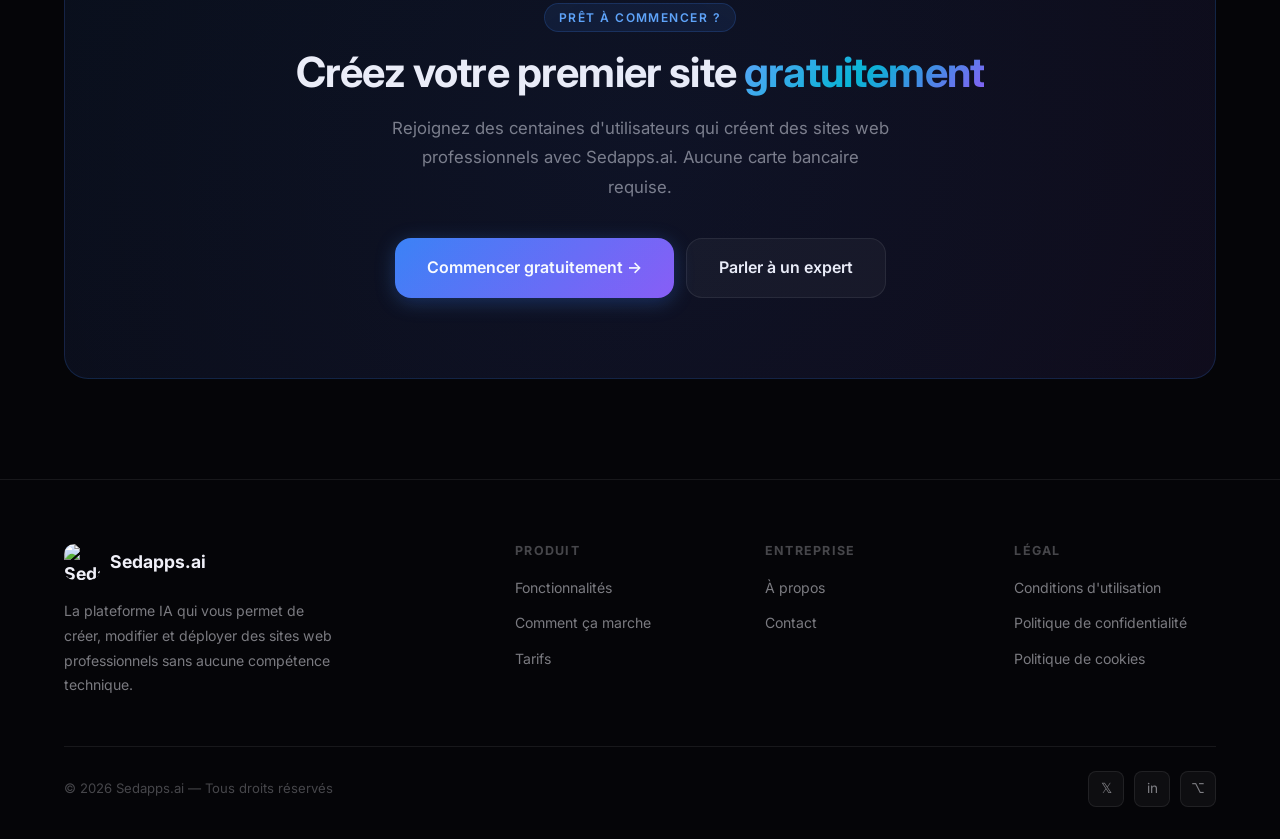
==== commit 6ec0b5d5: "Add files via upload" ====
--- a/index.html
+++ b/index.html
@@ -3,10 +3,10 @@
 <head>
 <meta charset="UTF-8">
 <meta name="viewport" content="width=device-width, initial-scale=1.0">
-<title>Sedapps.ai — Créez votre site web avec l'IA</title>
-<meta name="description" content="Sedapps.ai est la plateforme qui vous permet de créer, modifier et déployer des sites web professionnels grâce à l'intelligence artificielle. Sans code, en quelques secondes.">
-<link rel="icon" href="logo.png" type="image/png">
-<link rel="apple-touch-icon" href="logo.png">
+<title>Sedapps — Créez votre site web avec l'IA</title>
+<meta name="description" content="Sedapps est la plateforme qui vous permet de créer, modifier et déployer des sites web professionnels grâce à l'intelligence artificielle. Sans code, en quelques secondes.">
+<link rel="icon" href="img/logo-sedapps.png" type="image/png">
+<link rel="apple-touch-icon" href="img/logo-sedapps.png">
 <link rel="preconnect" href="https://fonts.googleapis.com">
 <link rel="preconnect" href="https://fonts.gstatic.com" crossorigin>
 <link href="https://fonts.googleapis.com/css2?family=Inter:wght@400;500;600;700;800;900&display=swap" rel="stylesheet">
@@ -104,7 +104,7 @@
 <nav class="nav" id="nav">
   <div class="nav-in">
     <a href="index.html" class="nav-logo">
-      <div class="li"><img src="logo.png" alt="Sedapps"></div>
+      <div class="li"><img src="img/logo-sedapps.png" alt="Sedapps"></div>
       <span>Sedapps.ai</span>
     </a>
     <div class="nav-links">
@@ -115,8 +115,8 @@
       <a href="contact.html">Contact</a>
     </div>
     <div class="nav-cta">
-      <a href="/login" class="btn btn-s btn-sm">Connexion</a>
-      <a href="/register" class="btn btn-p btn-sm">Commencer gratuitement</a>
+      <a href="https://app.sedapps.online/" class="btn btn-s btn-sm">Connexion</a>
+      <a href="https://app.sedapps.online/" class="btn btn-p btn-sm">Commencer gratuitement</a>
     </div>
     <button class="burger" id="burger" aria-label="Menu">
       <span></span><span></span><span></span>
@@ -130,8 +130,8 @@
   <a href="about.html">À propos</a>
   <a href="contact.html">Contact</a>
   <div class="mob-div"></div>
-  <a href="/login">Connexion</a>
-  <a href="/register" class="btn btn-p">Commencer gratuitement →</a>
+  <a href="https://app.sedapps.online/">Connexion</a>
+  <a href="https://app.sedapps.online/" class="btn btn-p">Commencer gratuitement →</a>
 </div>
 
 <!-- HERO -->
@@ -143,7 +143,7 @@
         <h1>Créez votre site web avec l'<span class="grad">Intelligence Artificielle</span></h1>
         <p>Décrivez votre projet en français, Sedapps.ai génère, héberge et déploie votre site en quelques secondes. Zéro code, 100% autonome.</p>
         <div class="hacts">
-          <a href="/register" class="btn btn-p btn-lg">Commencer gratuitement →</a>
+          <a href="https://app.sedapps.online/" class="btn btn-p btn-lg">Commencer gratuitement →</a>
           <a href="how-it-works.html" class="btn btn-s btn-lg">Voir comment ça marche</a>
         </div>
         <div class="hstats">
@@ -156,7 +156,7 @@
         <div class="mockup">
           <div class="mbar">
             <div class="mdots"><span></span><span></span><span></span></div>
-            <div class="murl">sedapps.ai/chat</div>
+            <div class="murl">sedapps/chat</div>
           </div>
           <div class="mbody">
             <div class="cmsg">
@@ -164,7 +164,7 @@
               <div class="cbub">"Crée-moi une boutique en ligne moderne pour vendre des bijoux artisanaux"</div>
             </div>
             <div class="cmsg">
-              <div class="cav a"><img src="logo.png" alt="AI"></div>
+              <div class="cav a"><img src="img/logo-sedapps.png" alt="AI"></div>
               <div class="cbub a">
                 <div class="typing"><span></span><span></span><span></span></div>
               </div>
@@ -304,7 +304,7 @@
           <li class="no">Domaine personnalisé</li>
           <li class="no">Analytics avancées</li>
         </ul>
-        <a href="/register" class="btn btn-s btn-full">Commencer</a>
+        <a href="https://app.sedapps.online/" class="btn btn-s btn-full">Commencer</a>
       </div>
       <div class="pc pop">
         <div class="pbadge">POPULAIRE</div>
@@ -320,7 +320,7 @@
           <li>Analytics avancées</li>
           <li>CDN mondial</li>
         </ul>
-        <a href="/register" class="btn btn-p btn-full">Commencer</a>
+        <a href="https://app.sedapps.online/" class="btn btn-p btn-full">Commencer</a>
       </div>
       <div class="pc">
         <div class="pname">Enterprise</div>
@@ -335,7 +335,7 @@
           <li>Analytics avancées</li>
           <li>Protection DDoS</li>
         </ul>
-        <a href="/register" class="btn btn-s btn-full">Contacter</a>
+        <a href="https://app.sedapps.online/" class="btn btn-s btn-full">Contacter</a>
       </div>
     </div>
     <div style="text-align:center;margin-top:32px">
@@ -379,7 +379,7 @@
       <h2>Créez votre premier site <span class="grad">gratuitement</span></h2>
       <p>Rejoignez des centaines d'utilisateurs qui créent des sites web professionnels avec Sedapps.ai. Aucune carte bancaire requise.</p>
       <div class="cta-acts">
-        <a href="/register" class="btn btn-p btn-lg">Commencer gratuitement →</a>
+        <a href="https://app.sedapps.online/" class="btn btn-p btn-lg">Commencer gratuitement →</a>
         <a href="contact.html" class="btn btn-s btn-lg">Parler à un expert</a>
       </div>
     </div>
@@ -392,7 +392,7 @@
     <div class="fg">
       <div class="fb">
         <a href="index.html" class="nav-logo" style="display:inline-flex">
-          <div class="li"><img src="logo.png" alt="Sedapps"></div>
+          <div class="li"><img src="img/logo-sedapps.png" alt="Sedapps"></div>
           <span>Sedapps.ai</span>
         </a>
         <p>La plateforme IA qui vous permet de créer, modifier et déployer des sites web professionnels sans aucune compétence technique.</p>
--- a/shared.css
+++ b/shared.css
@@ -32,7 +32,7 @@
 .nav.scrolled{background:rgba(5,5,8,.9);backdrop-filter:blur(24px);border-bottom:1px solid var(--border)}
 .nav-in{max-width:1200px;margin:0 auto;display:flex;align-items:center;justify-content:space-between;height:72px}
 .nav-logo{display:flex;align-items:center;gap:10px;font-weight:700;font-size:1.1rem}
-.nav-logo .li{width:36px;height:36px;border-radius:10px;overflow:hidden;background:#fff;display:flex;align-items:center;justify-content:center;flex-shrink:0}
+.nav-logo .li{width:36px;height:36px;border-radius:10px;overflow:hidden;display:flex;align-items:center;justify-content:center;flex-shrink:0}
 .nav-logo .li img{width:100%;height:100%;object-fit:contain}
 .nav-links{display:flex;align-items:center;gap:4px}
 .nav-links a{padding:8px 14px;border-radius:var(--rs);font-size:.9rem;font-weight:500;color:var(--muted);transition:all .2s}
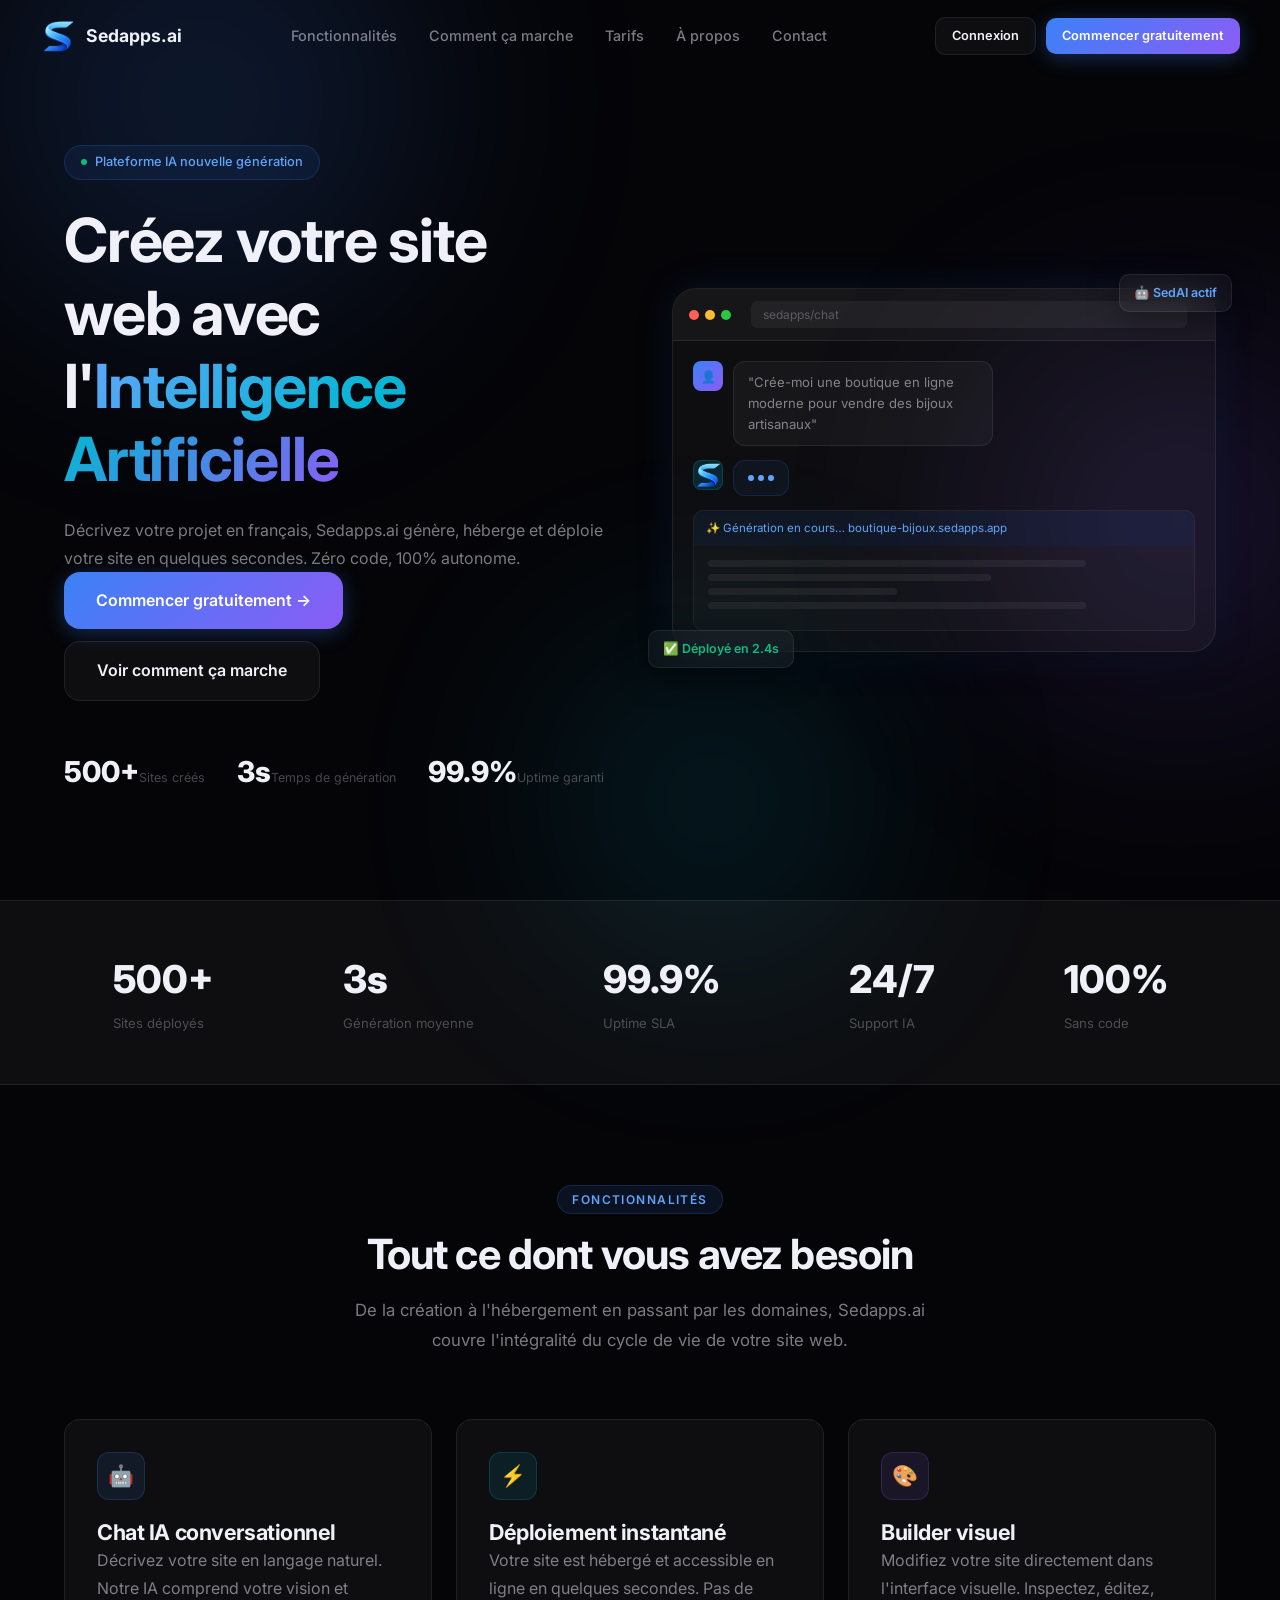
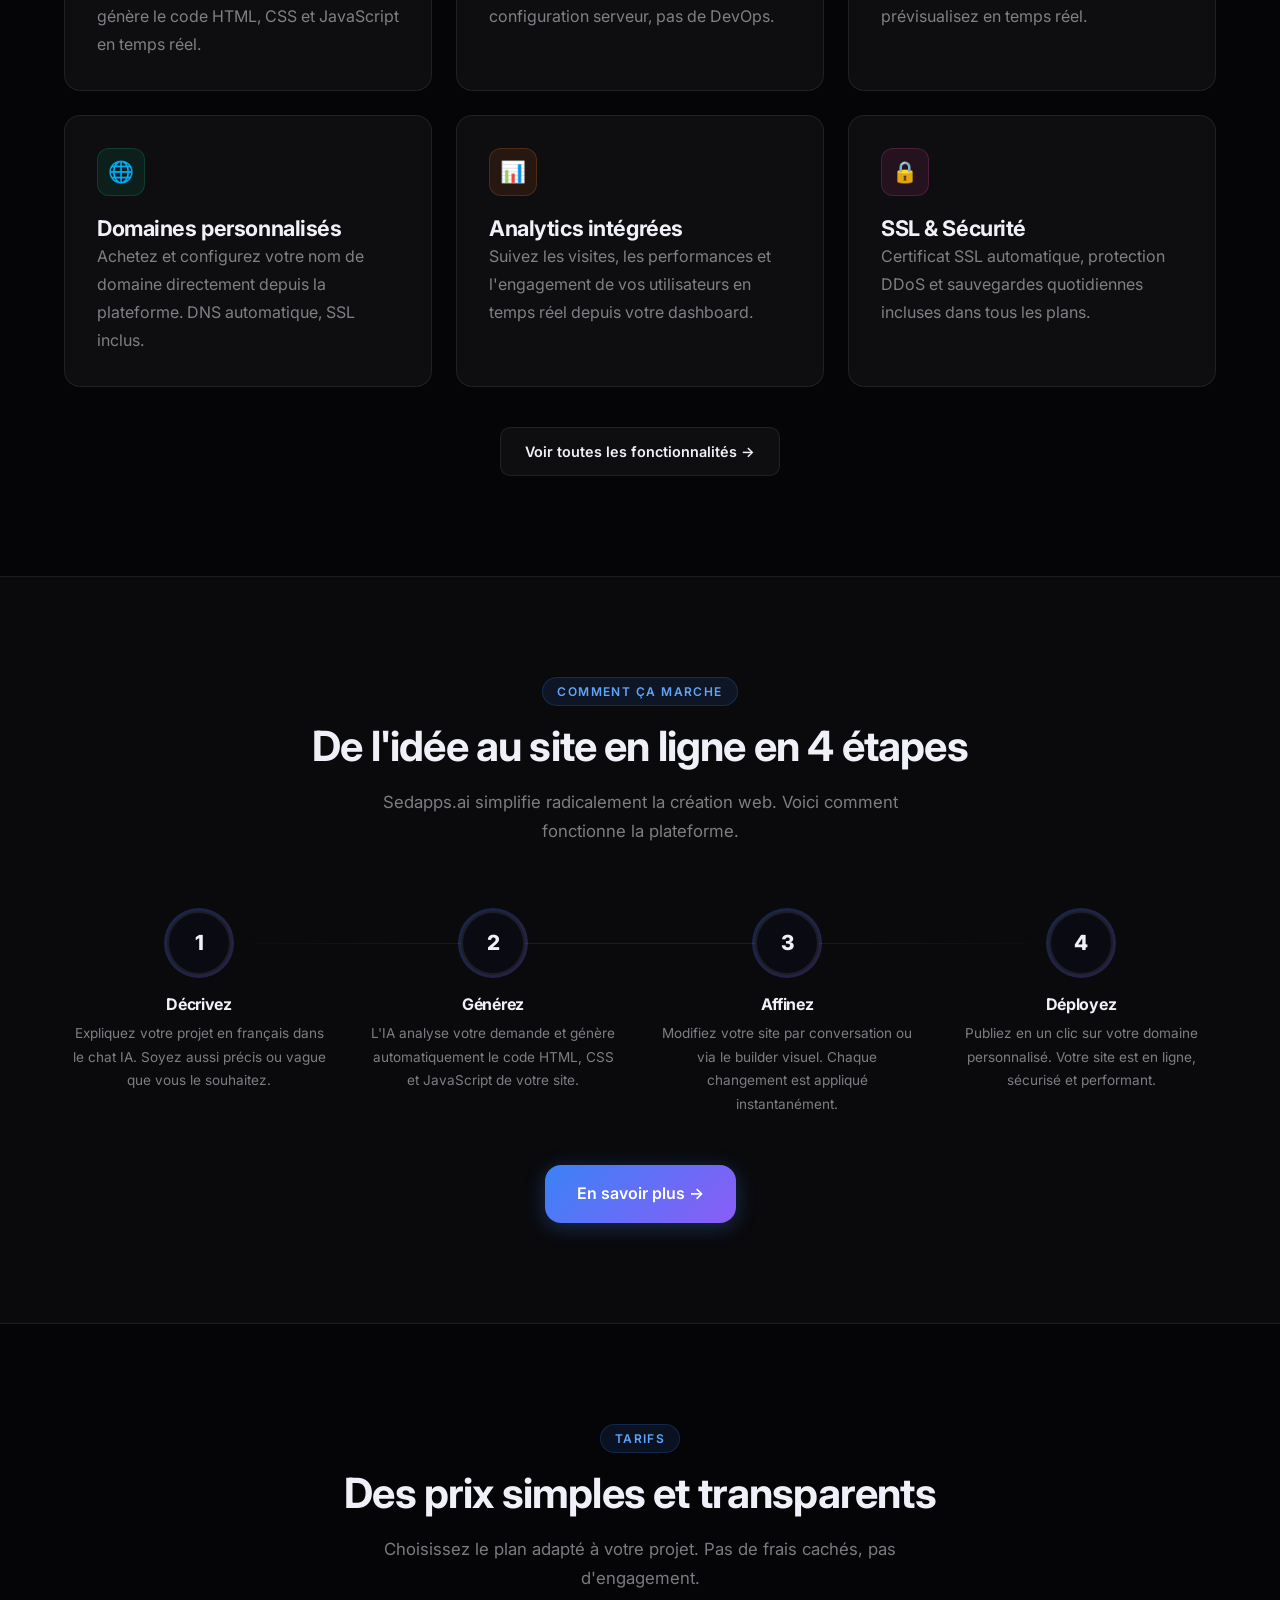
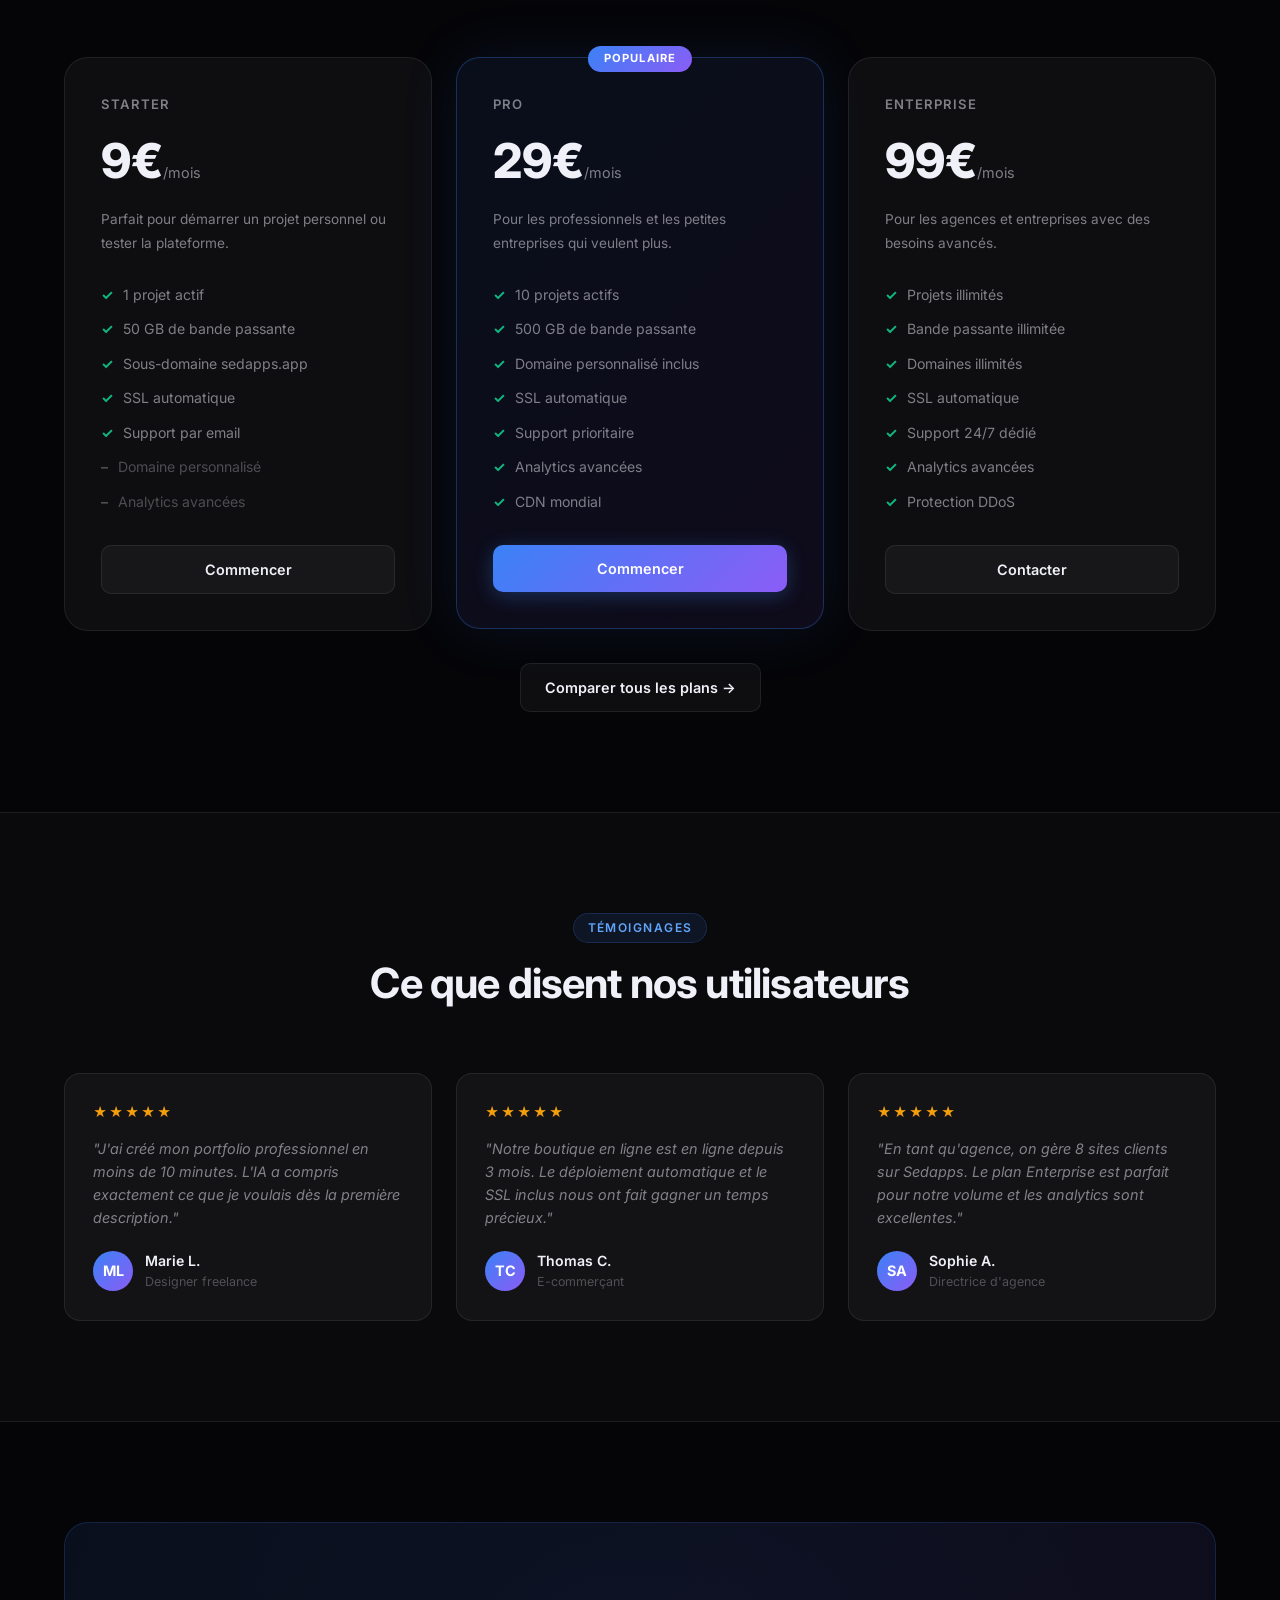
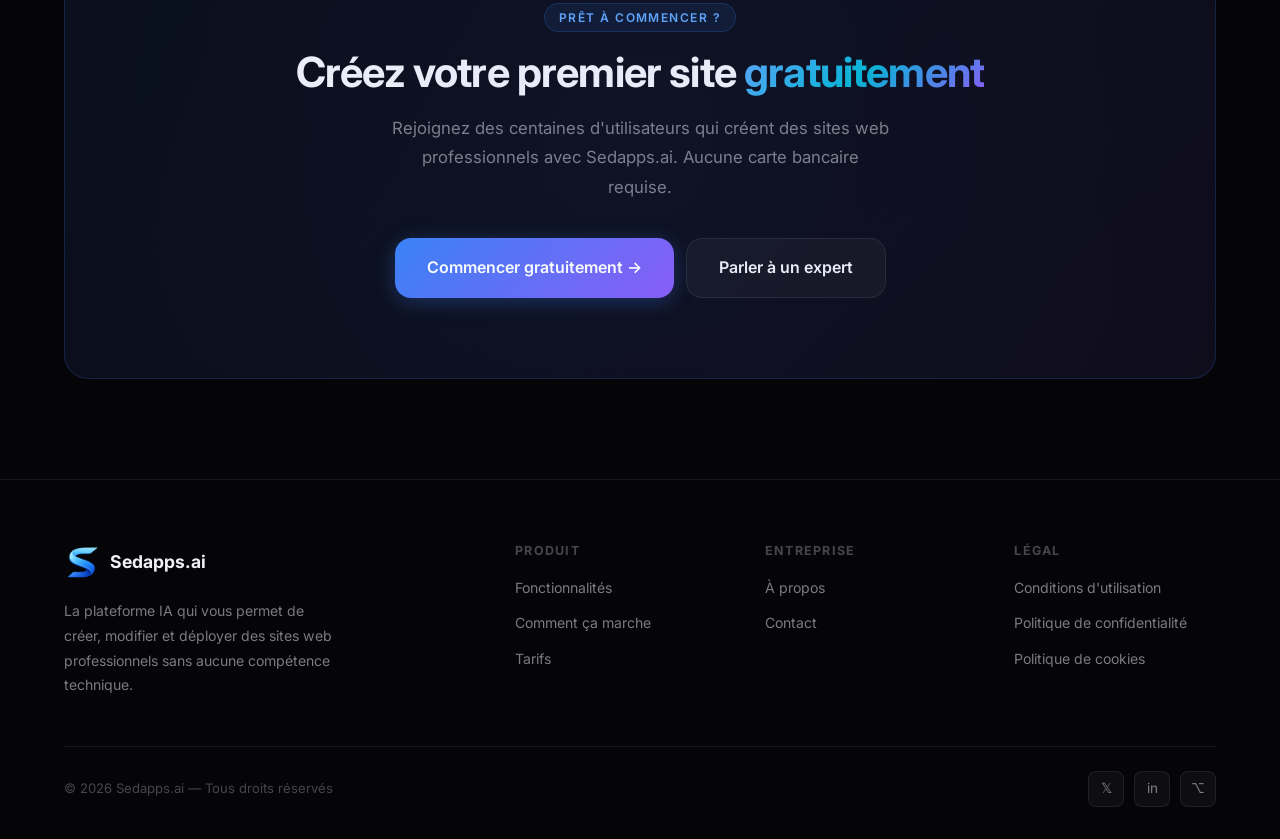
==== commit 6b1620a7: "Add files via upload" ====
--- a/index.html
+++ b/index.html
@@ -5,8 +5,8 @@
 <meta name="viewport" content="width=device-width, initial-scale=1.0">
 <title>Sedapps — Créez votre site web avec l'IA</title>
 <meta name="description" content="Sedapps est la plateforme qui vous permet de créer, modifier et déployer des sites web professionnels grâce à l'intelligence artificielle. Sans code, en quelques secondes.">
-<link rel="icon" href="img/logo-sedapps.png" type="image/png">
-<link rel="apple-touch-icon" href="img/logo-sedapps.png">
+<link rel="icon" href="logo-sedapps.png" type="image/png">
+<link rel="apple-touch-icon" href="logo-sedapps.png">
 <link rel="preconnect" href="https://fonts.googleapis.com">
 <link rel="preconnect" href="https://fonts.gstatic.com" crossorigin>
 <link href="https://fonts.googleapis.com/css2?family=Inter:wght@400;500;600;700;800;900&display=swap" rel="stylesheet">
@@ -104,7 +104,7 @@
 <nav class="nav" id="nav">
   <div class="nav-in">
     <a href="index.html" class="nav-logo">
-      <div class="li"><img src="img/logo-sedapps.png" alt="Sedapps"></div>
+      <div class="li"><img src="logo-sedapps.png" alt="Sedapps"></div>
       <span>Sedapps.ai</span>
     </a>
     <div class="nav-links">
@@ -164,7 +164,7 @@
               <div class="cbub">"Crée-moi une boutique en ligne moderne pour vendre des bijoux artisanaux"</div>
             </div>
             <div class="cmsg">
-              <div class="cav a"><img src="img/logo-sedapps.png" alt="AI"></div>
+              <div class="cav a"><img src="logo-sedapps.png" alt="AI"></div>
               <div class="cbub a">
                 <div class="typing"><span></span><span></span><span></span></div>
               </div>
@@ -392,7 +392,7 @@
     <div class="fg">
       <div class="fb">
         <a href="index.html" class="nav-logo" style="display:inline-flex">
-          <div class="li"><img src="img/logo-sedapps.png" alt="Sedapps"></div>
+          <div class="li"><img src="logo-sedapps.png" alt="Sedapps"></div>
           <span>Sedapps.ai</span>
         </a>
         <p>La plateforme IA qui vous permet de créer, modifier et déployer des sites web professionnels sans aucune compétence technique.</p>
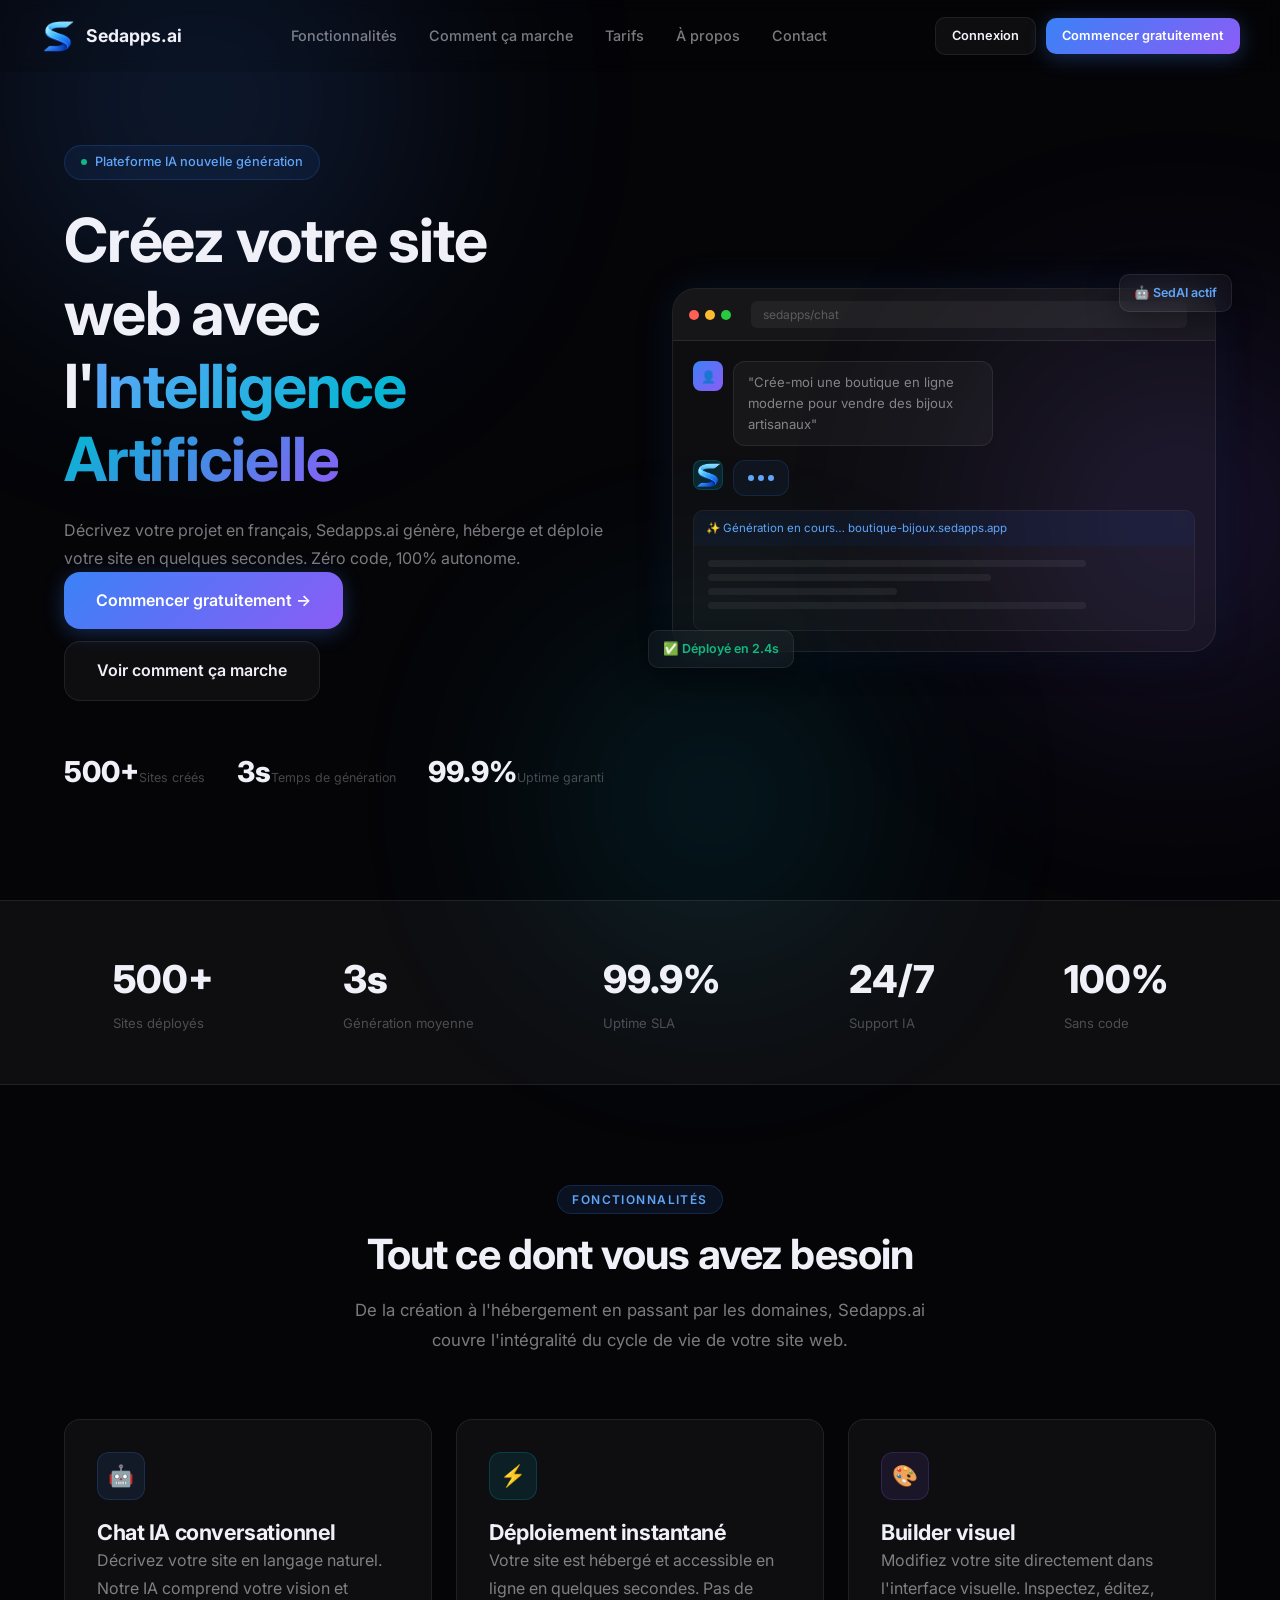
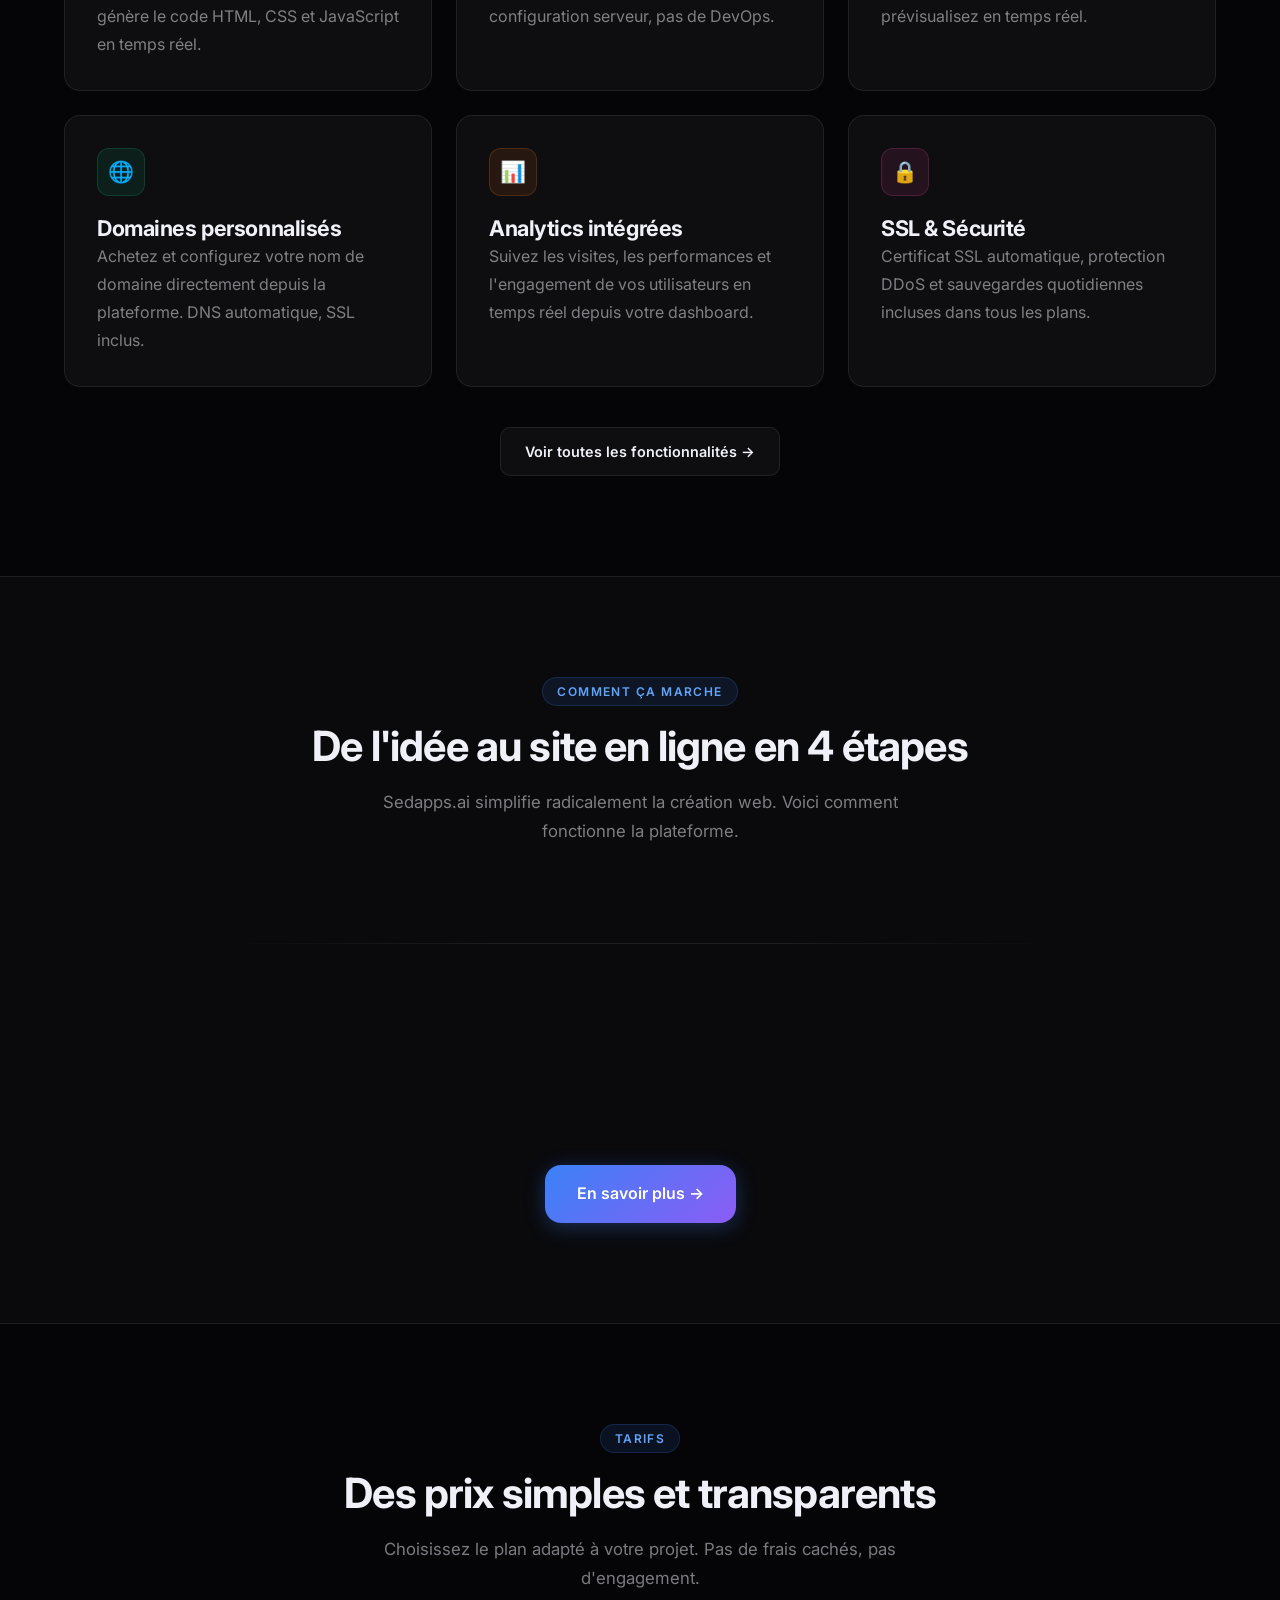
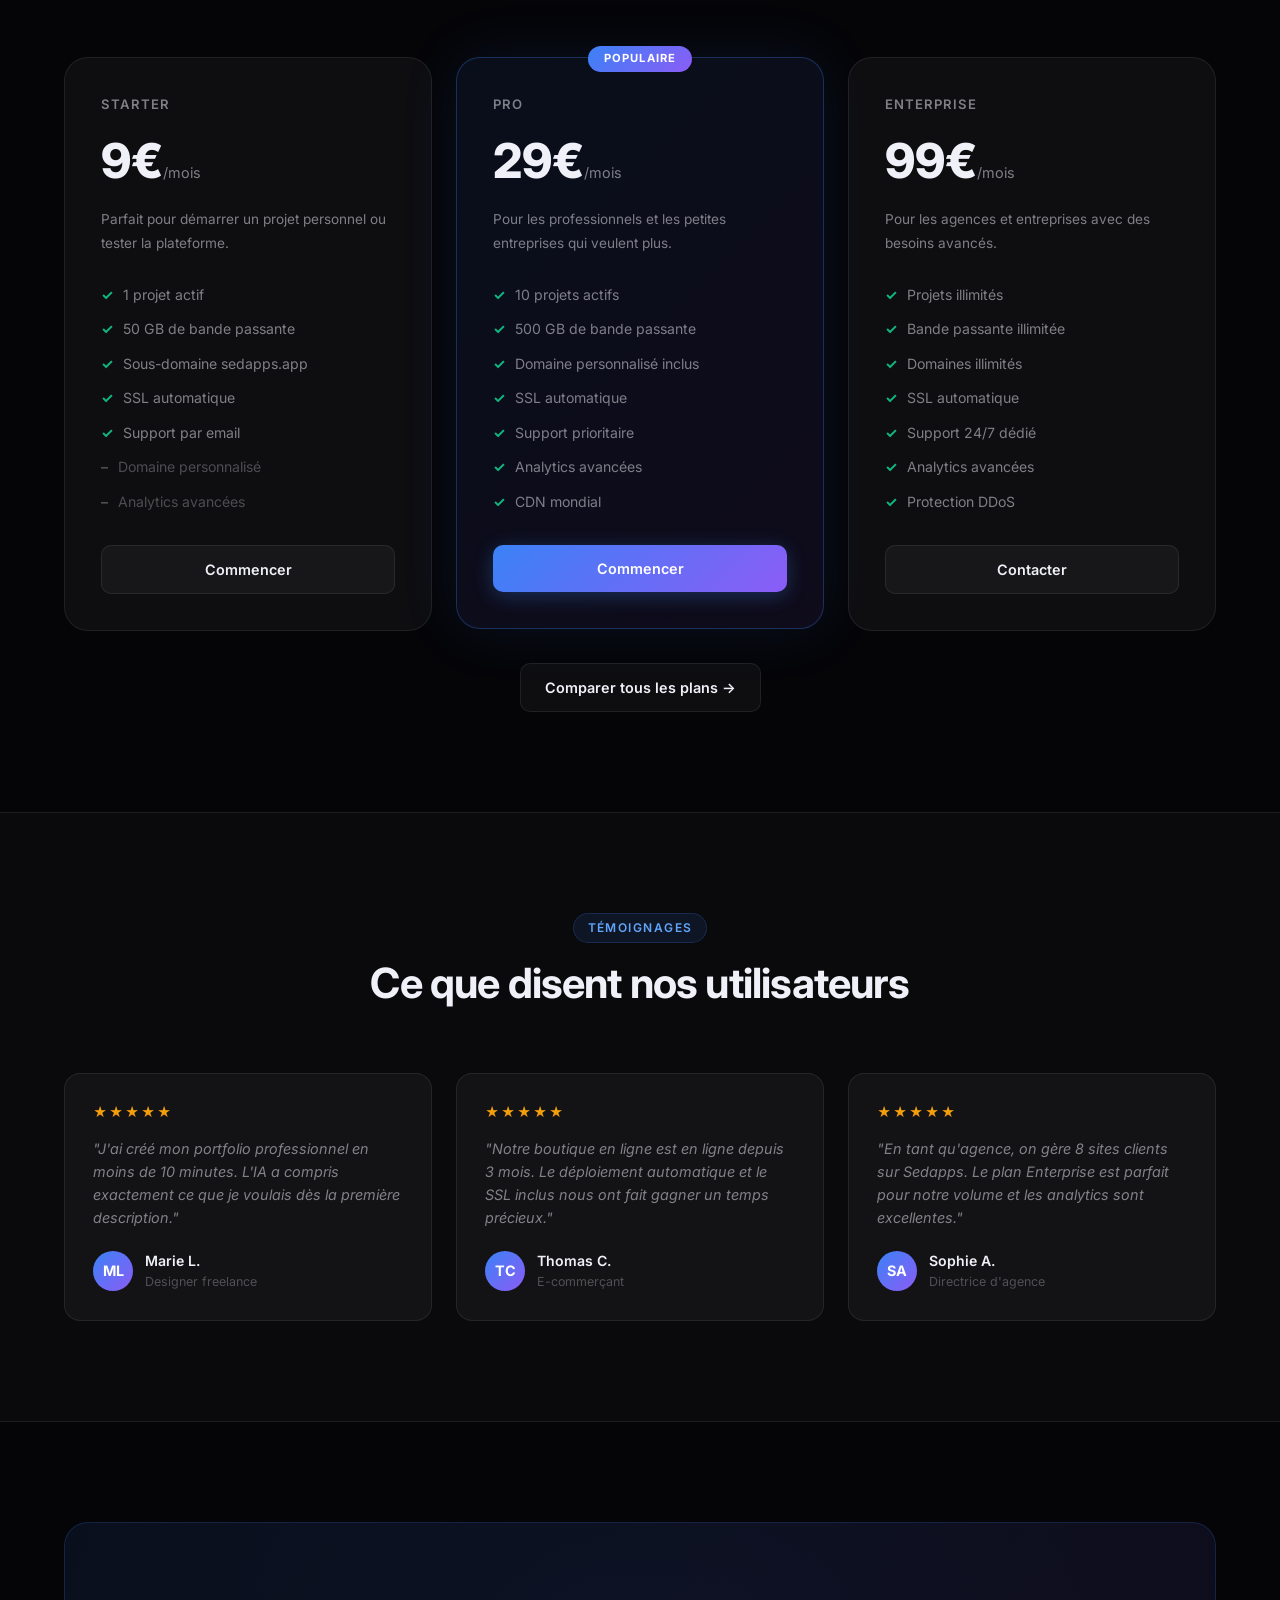
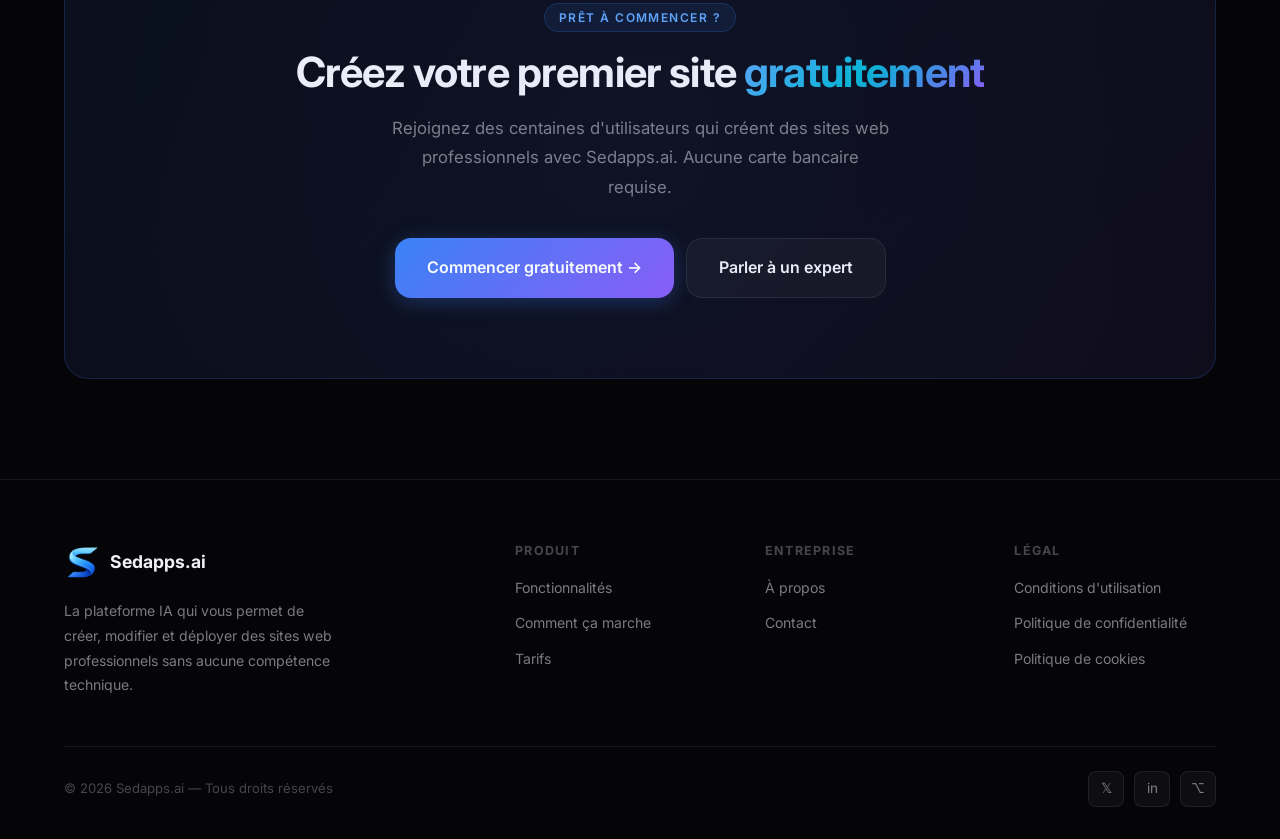
==== commit 3f20961a: "Add files via upload" ====
--- a/index.html
+++ b/index.html
@@ -432,6 +432,6 @@
   </div>
 </footer>
 
-<script src="shared.js"></script>
+<script src="script.js"></script>
 </body>
 </html>
--- a/shared.css
+++ b/shared.css
@@ -28,7 +28,7 @@
 .grad{background:linear-gradient(135deg,var(--blue-l),var(--cyan),var(--purple));-webkit-background-clip:text;-webkit-text-fill-color:transparent;background-clip:text}
 
 /* NAVBAR */
-.nav{position:fixed;top:0;left:0;right:0;z-index:1000;padding:0 24px;transition:all .3s}
+.nav{position:fixed;top:0;left:0;right:0;z-index:1000;padding:0 24px;transition:all .3s;background:rgba(5,5,8,.1);backdrop-filter:blur(8px)}
 .nav.scrolled{background:rgba(5,5,8,.9);backdrop-filter:blur(24px);border-bottom:1px solid var(--border)}
 .nav-in{max-width:1200px;margin:0 auto;display:flex;align-items:center;justify-content:space-between;height:72px}
 .nav-logo{display:flex;align-items:center;gap:10px;font-weight:700;font-size:1.1rem}
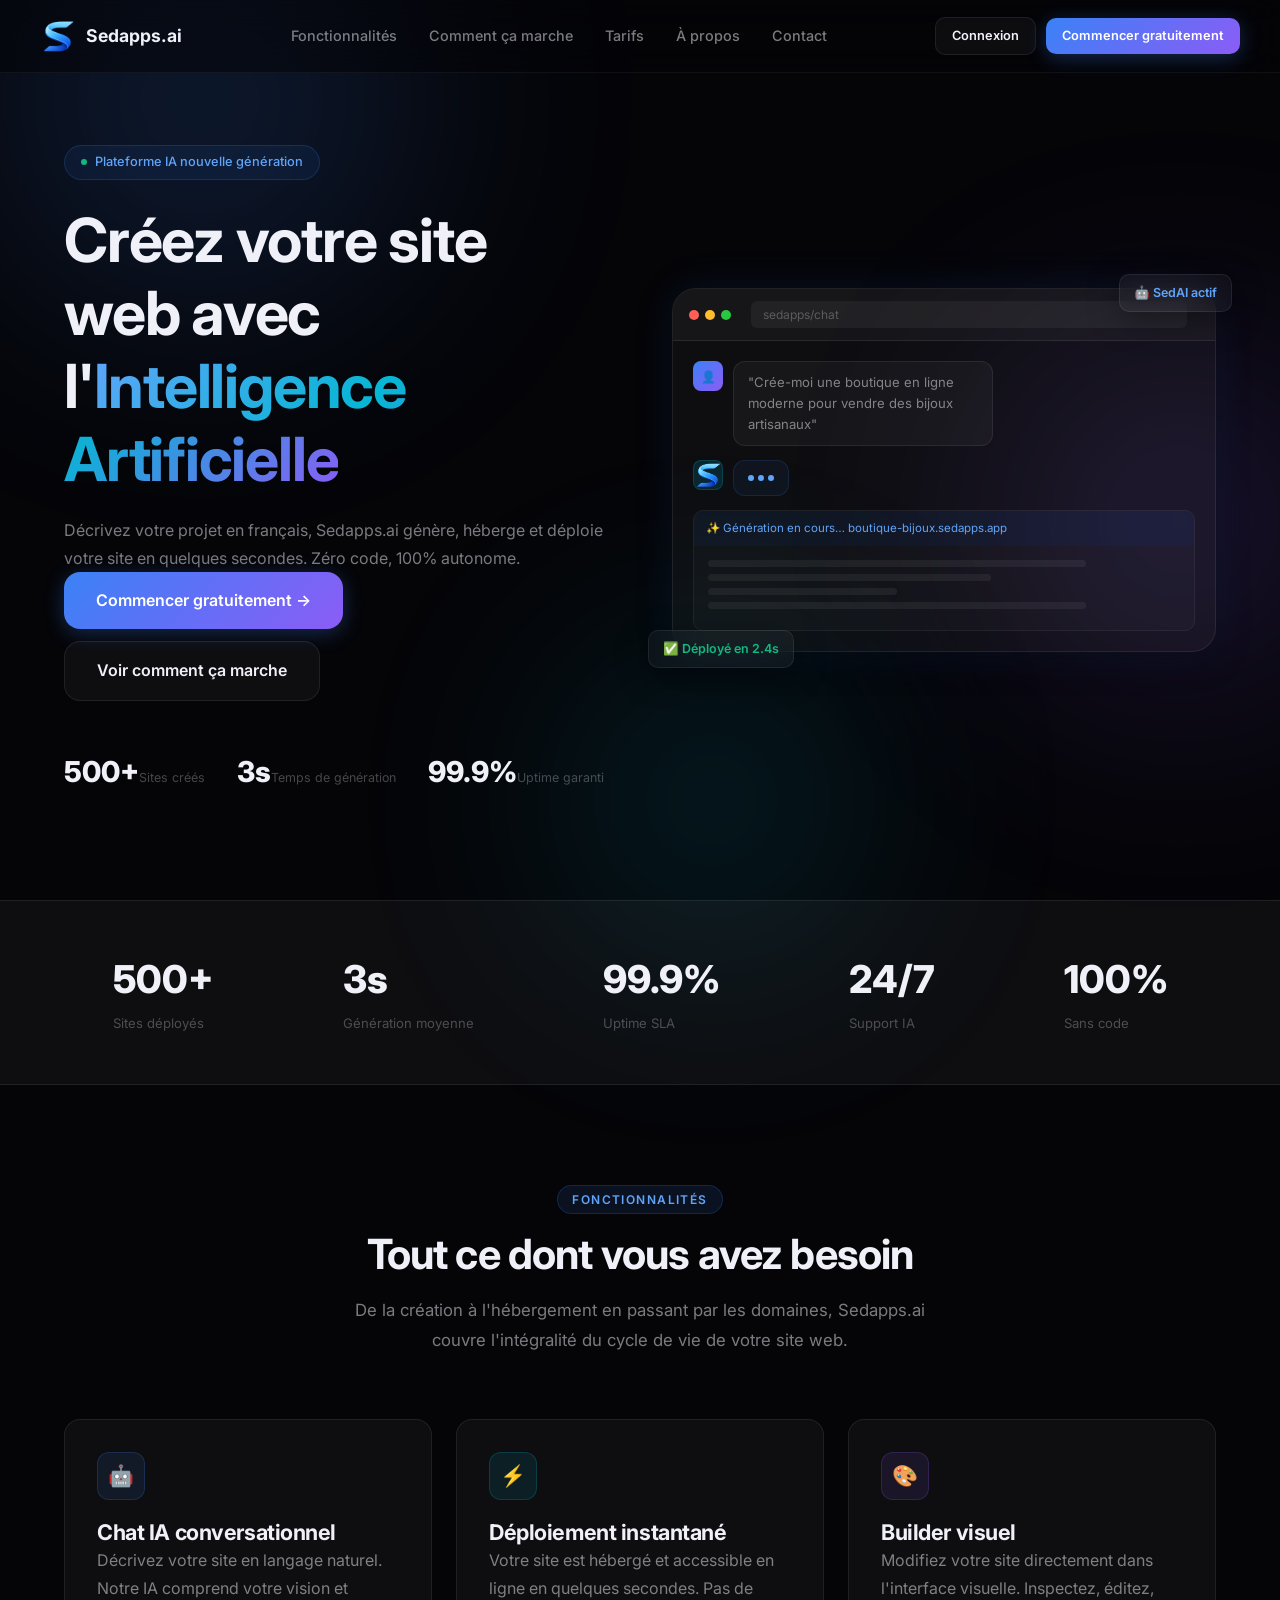
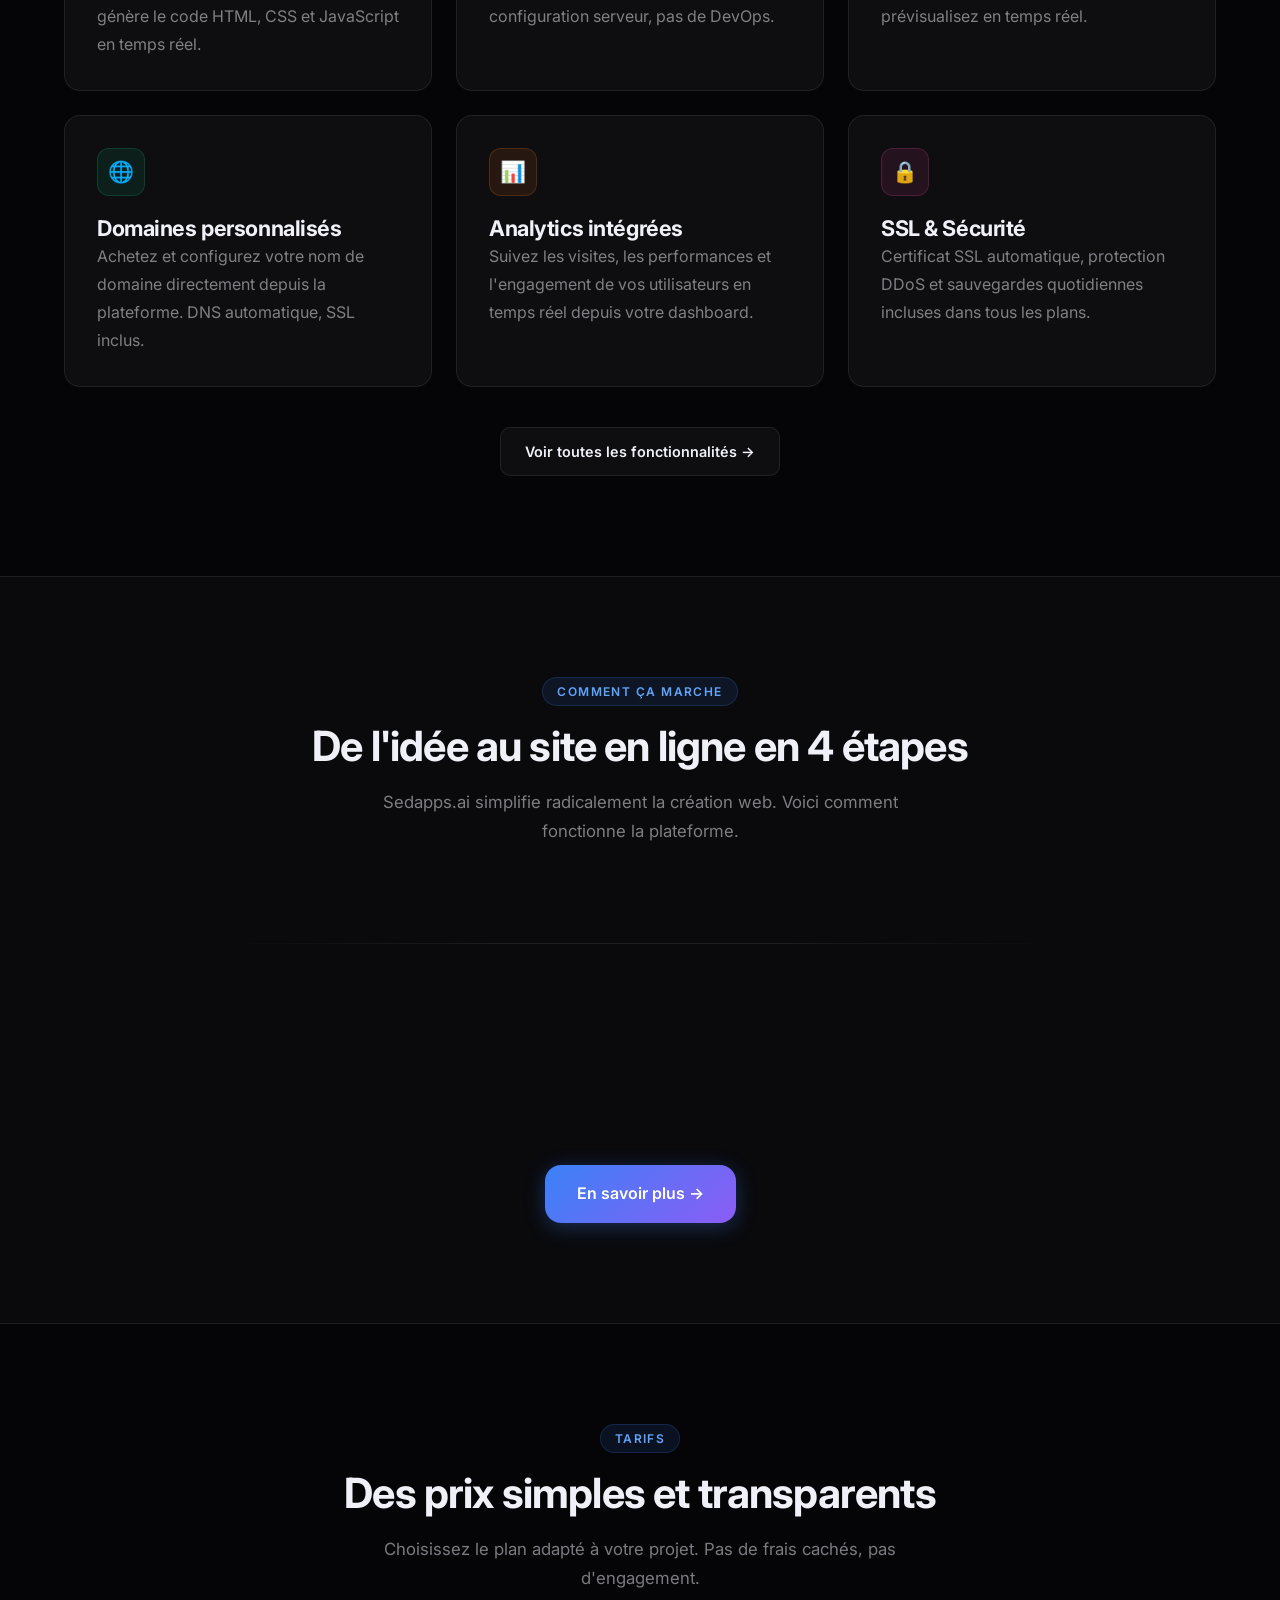
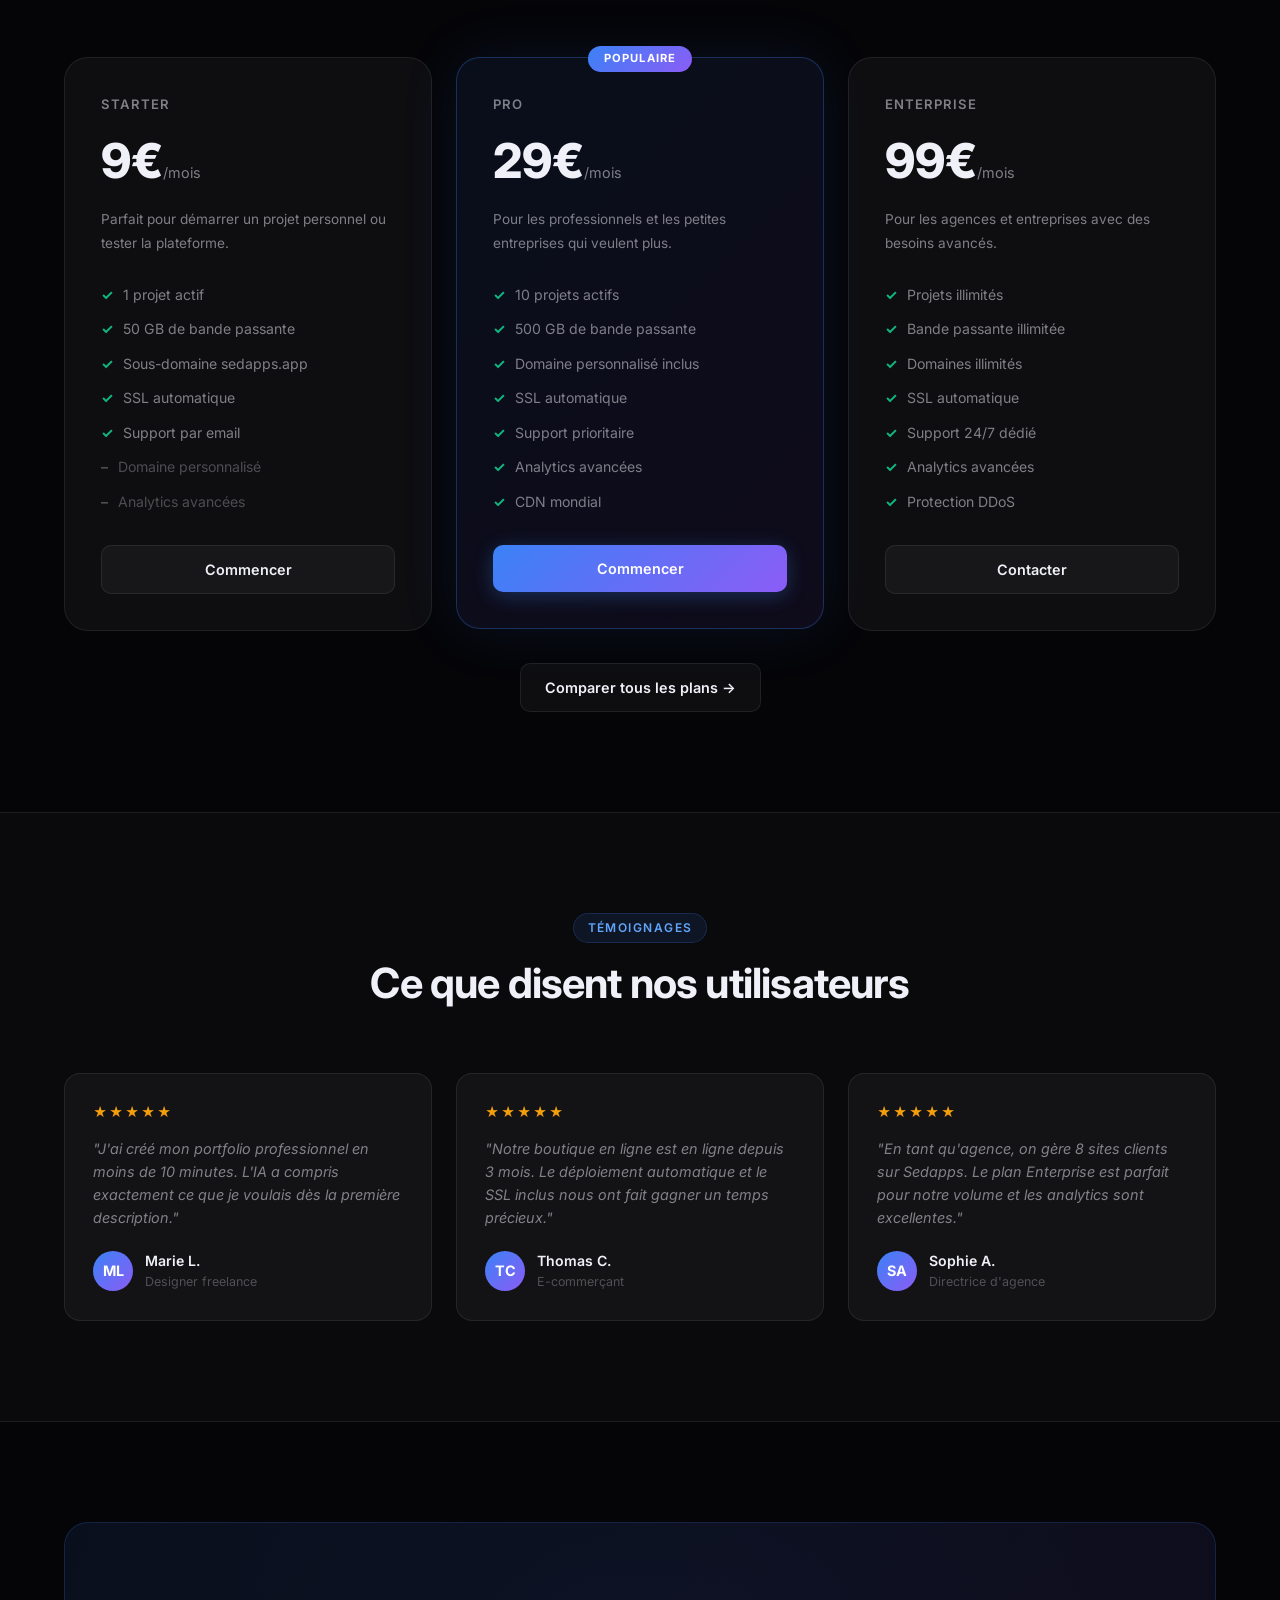
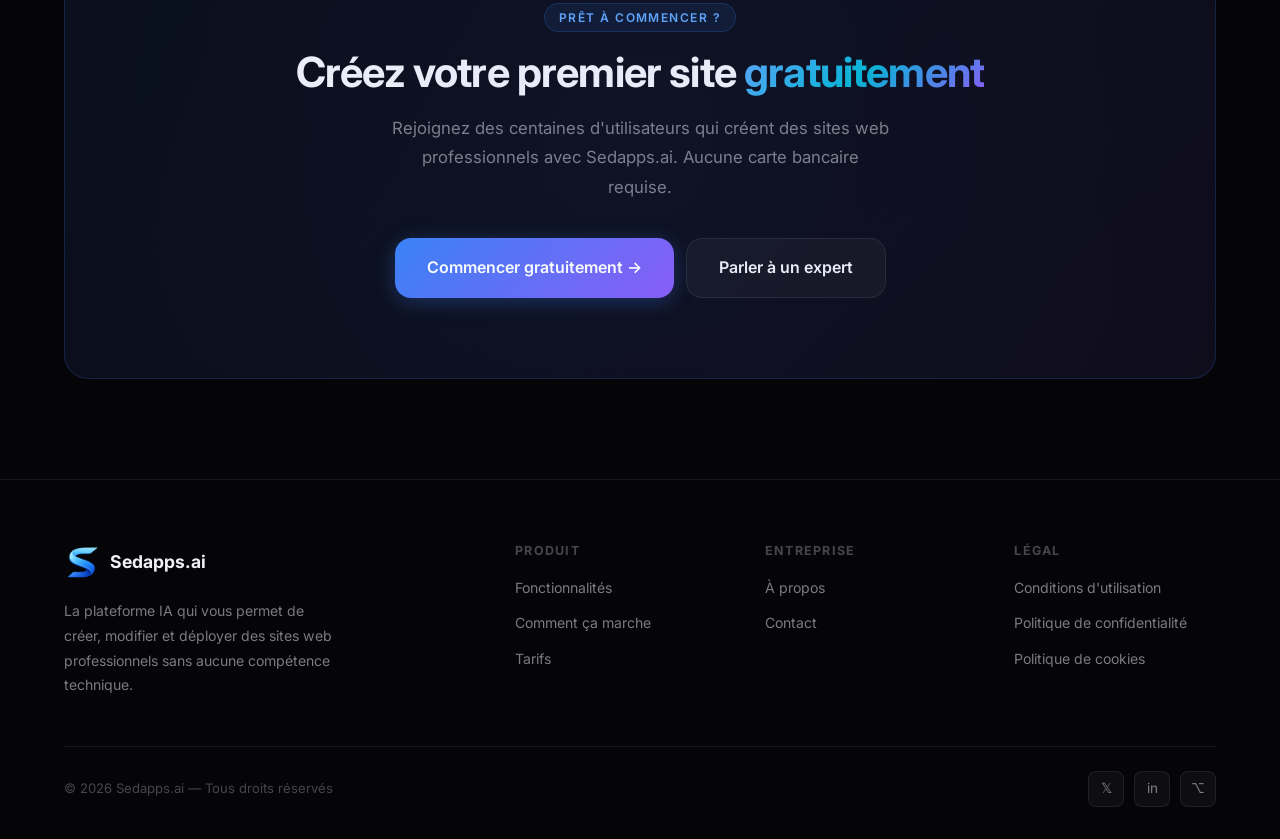
==== commit 2a62c178: "Add files via upload" ====
--- a/index.html
+++ b/index.html
@@ -432,6 +432,6 @@
   </div>
 </footer>
 
-<script src="script.js"></script>
+<script src="shared.js"></script>
 </body>
 </html>
--- a/shared.css
+++ b/shared.css
@@ -2,6 +2,7 @@
 *,*::before,*::after{margin:0;padding:0;box-sizing:border-box}
 html{scroll-behavior:smooth}
 body{background:var(--bg);color:var(--text);font-family:'Inter',-apple-system,BlinkMacSystemFont,'Segoe UI',sans-serif;line-height:1.6;overflow-x:hidden;min-height:100vh}
+body.no-scroll{overflow:hidden}
 h1,h2,h3,h4,h5,h6{font-weight:700;line-height:1.2;letter-spacing:-.02em}
 h1{font-size:clamp(2.2rem,5vw,3.8rem)}
 h2{font-size:clamp(1.7rem,3.5vw,2.6rem)}
@@ -28,8 +29,8 @@
 .grad{background:linear-gradient(135deg,var(--blue-l),var(--cyan),var(--purple));-webkit-background-clip:text;-webkit-text-fill-color:transparent;background-clip:text}
 
 /* NAVBAR */
-.nav{position:fixed;top:0;left:0;right:0;z-index:1000;padding:0 24px;transition:all .3s;background:rgba(5,5,8,.1);backdrop-filter:blur(8px)}
-.nav.scrolled{background:rgba(5,5,8,.9);backdrop-filter:blur(24px);border-bottom:1px solid var(--border)}
+.nav{position:fixed;top:0;left:0;right:0;z-index:1000;padding:0 24px;transition:all .3s;background:rgba(5,5,8,.55);border-bottom:1px solid rgba(255,255,255,.05);backdrop-filter:blur(18px)}
+.nav.scrolled{background:rgba(5,5,8,.92);backdrop-filter:blur(24px);border-bottom:1px solid var(--border)}
 .nav-in{max-width:1200px;margin:0 auto;display:flex;align-items:center;justify-content:space-between;height:72px}
 .nav-logo{display:flex;align-items:center;gap:10px;font-weight:700;font-size:1.1rem}
 .nav-logo .li{width:36px;height:36px;border-radius:10px;overflow:hidden;display:flex;align-items:center;justify-content:center;flex-shrink:0}
